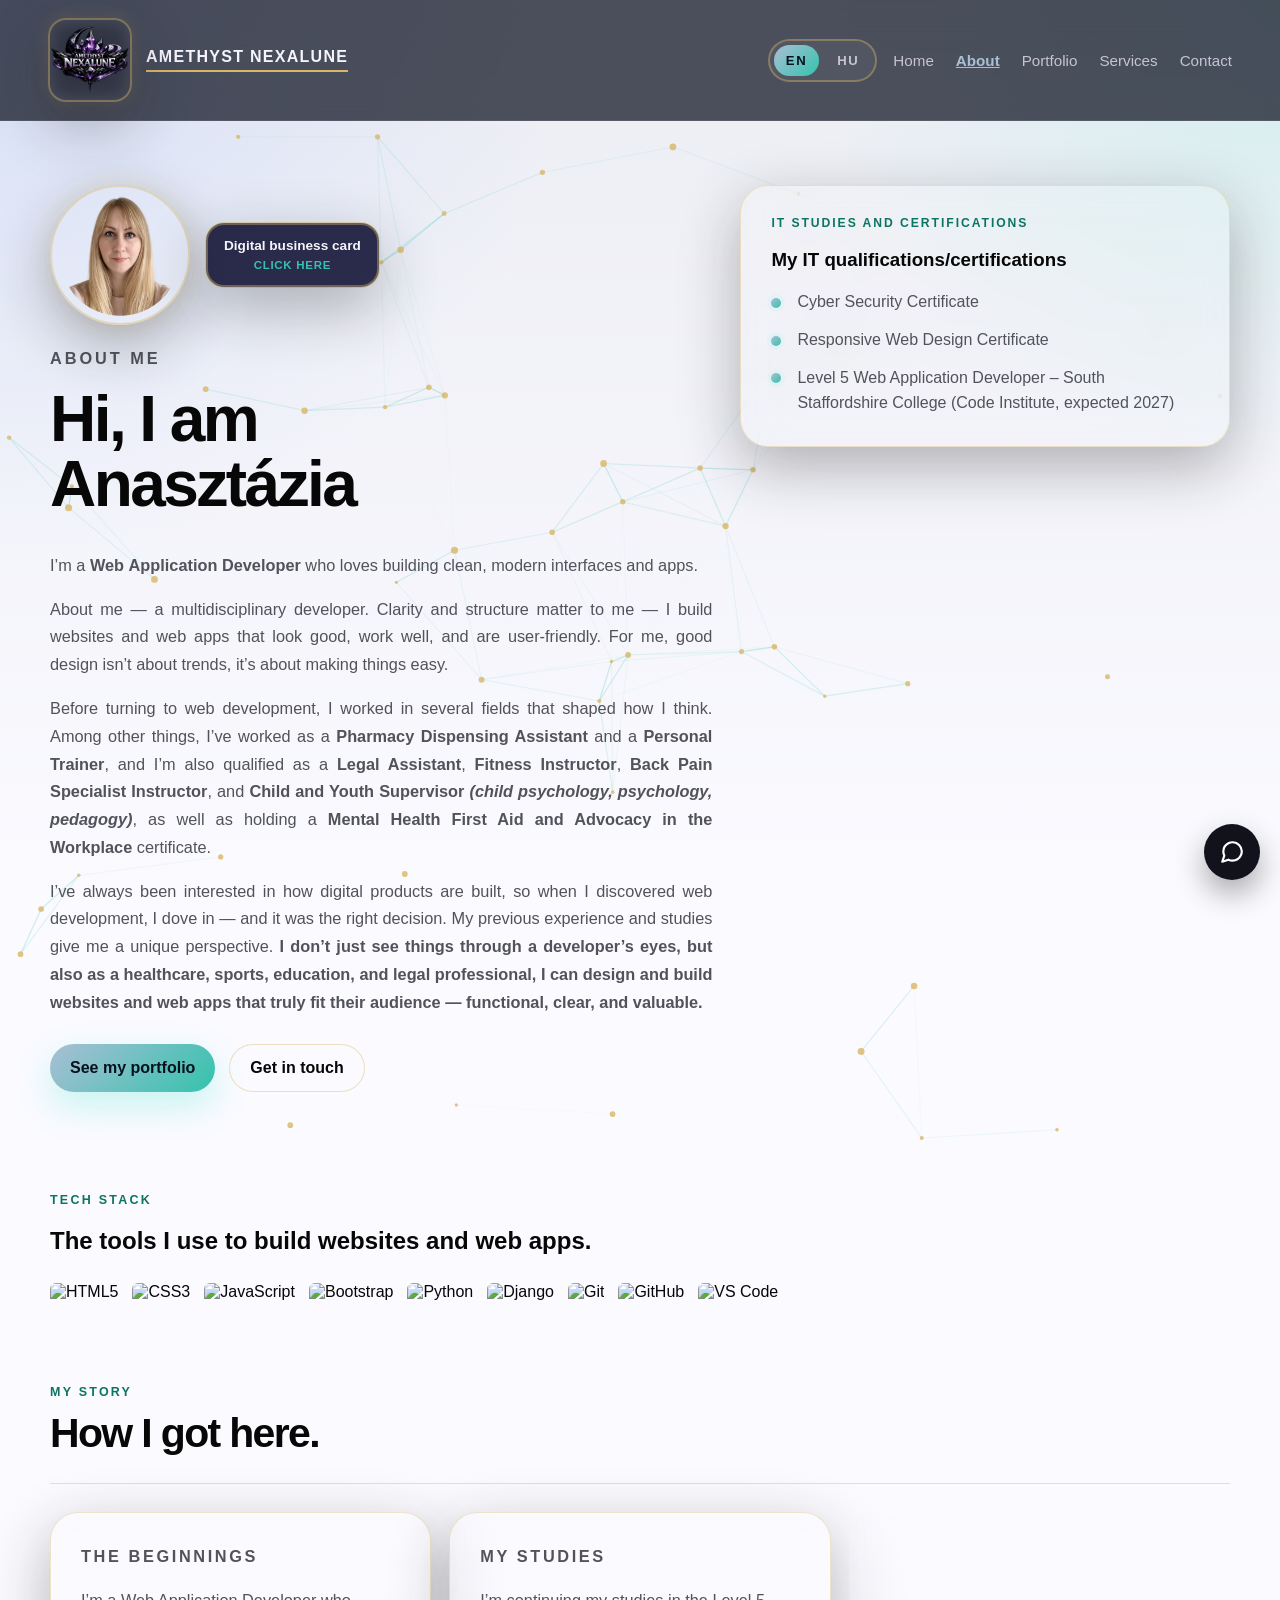
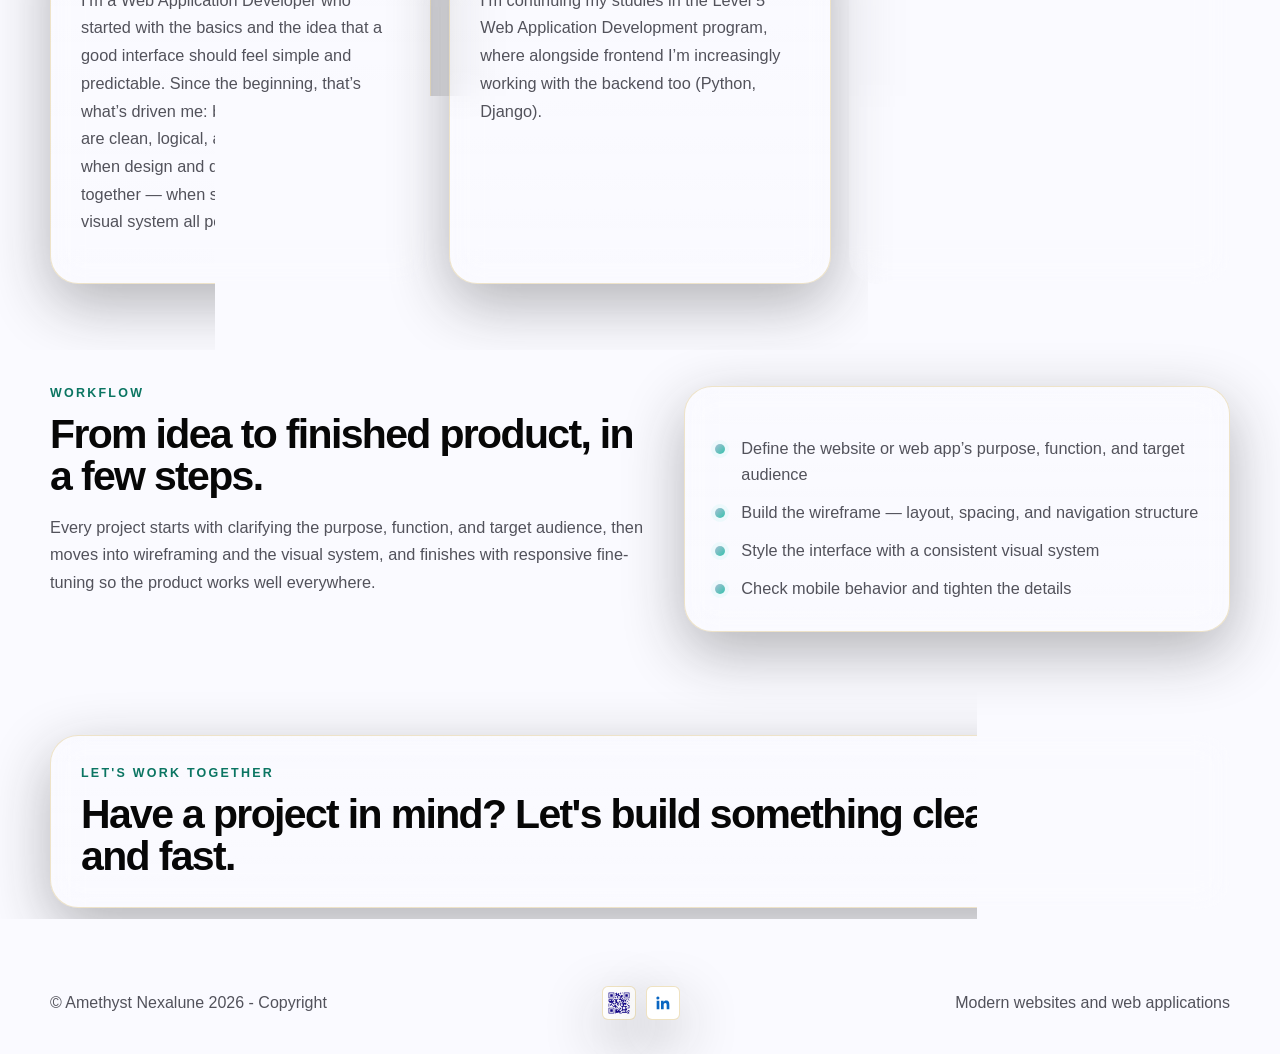
==== about.html @ 70b49580 "Add social media links to footer across multiple pages" ====
<!DOCTYPE html>
<html lang="en">
	<head>
		<!-- Google tag (gtag.js) -->
		<script async src="https://www.googletagmanager.com/gtag/js?id=G-DVMK6P504D"></script>
		<script>
			window.dataLayer = window.dataLayer || [];
			function gtag(){dataLayer.push(arguments);}
			gtag('js', new Date());

			gtag('config', 'G-DVMK6P504D');
		</script>
		<meta charset="utf-8">
		<meta name="viewport" content="width=device-width, initial-scale=1.0">
		<title data-i18n="about_title">Amethyst Nexalune | About / Rólam</title>
		<meta name="description" content="Meet Anasztázia, a Web Application Developer crafting clean, modern interfaces and apps, backed by a background in healthcare, sports, and law." data-i18n-content="about_description">
		<link rel="canonical" href="https://amethyst-nexalune.co.uk/about.html">
		<meta property="og:type" content="website">
		<meta property="og:site_name" content="Amethyst Nexalune">
		<meta property="og:url" content="https://amethyst-nexalune.co.uk/about.html">
		<meta property="og:title" content="Amethyst Nexalune | About / Rólam" data-i18n-content="about_title">
		<meta property="og:description" content="Meet Anasztázia, a Web Application Developer crafting clean, modern interfaces and apps, backed by a background in healthcare, sports, and law." data-i18n-content="about_description">
		<link rel="icon" type="image/svg+xml" href="assets/images/favicon.svg">
		<link rel="icon" type="image/png" sizes="16x16" href="assets/images/favicon-16.png">
		<link rel="icon" type="image/png" sizes="32x32" href="assets/images/favicon-32.png">
		<link rel="icon" type="image/png" sizes="192x192" href="assets/images/favicon-192.png">
		<link rel="apple-touch-icon" sizes="180x180" href="assets/images/apple-touch-icon.png">
		<link rel="stylesheet" href="assets/css/style.css">
	</head>
	<body>
		<header class="topbar">
			<a class="brand-lockup" href="index.html" aria-label="Amethyst Nexalune home" data-i18n-aria-label="logo_home_aria">
				<span class="logo">
					<img src="assets/images/logo3.png" alt="Amethyst Nexalune logo" data-i18n-alt="logo_home_aria">
				</span>
				<span class="brand" data-i18n="header_brand">Amethyst Nexalune</span>
			</a>
			<div class="topbar-actions">
				<div class="lang-switcher" role="group" aria-label="Language switcher" data-i18n-aria-label="language_switcher">
					<button type="button" class="lang-button" data-lang="en" data-i18n-title="language_en">EN</button>
					<button type="button" class="lang-button" data-lang="hu" data-i18n-title="language_hu">HU</button>
				</div>
				<nav class="desktop-nav" aria-label="Primary" data-i18n-aria-label="primary_nav">
					<a href="index.html" data-i18n="nav_home">Home</a>
					<a href="about.html" data-i18n="nav_about">About</a>
					<a href="portfolio.html" data-i18n="nav_portfolio">Portfolio</a>
					<a href="services.html" data-i18n="nav_services">Services</a>
					<a href="contact.html" data-i18n="nav_contact">Contact</a>
				</nav>
			</div>
			<button class="hamburger" id="hamburger" aria-expanded="false" aria-controls="menu" aria-label="Open menu" data-i18n-aria-label="menu_open_aria">
				<span class="line"></span>
				<span class="line"></span>
				<span class="line"></span>
			</button>
			<nav class="hamburger-content" id="menu" aria-hidden="true" aria-label="Mobile menu" data-i18n-aria-label="mobile_nav">
				<a href="index.html" data-i18n="nav_home">Home</a>
				<a href="about.html" data-i18n="nav_about">About</a>
				<a href="portfolio.html" data-i18n="nav_portfolio">Portfolio</a>
				<a href="services.html" data-i18n="nav_services">Services</a>
				<a href="contact.html" data-i18n="nav_contact">Contact</a>
			</nav>
		</header>

		<main>
			<section class="section hero-section">
				<canvas id="constellation-canvas" class="constellation-canvas" aria-hidden="true"></canvas>
				<div class="section-inner hero-grid">
					<div class="hero-copy">
						<div class="hero-identity reveal">
							<img class="profile-image" src="assets/images/profil.webp" alt="Anasztázia, a webfejlesztő" data-i18n-alt="about_hero_alt">
						<a class="digital-card" href="https://digital-card.amethyst-nexalune.co.uk" target="_blank" rel="noopener">
							<span data-i18n="about_digital_card">Digital business card</span>
							<span class="small-text" data-i18n="about_digital_card_click">Click here</span>
						</a>
						</div>
						<p class="eyebrow" data-i18n="about_eyebrow">About me</p>
						<h1 class="word-cascade" data-i18n="about_h1">Hi, I am Anasztázia</h1><br>
						<p class="lead" data-i18n="about_lead" data-i18n-html>I’m a <span class="bold word-cascade">Web Application Developer</span> who loves building clean, modern interfaces and apps.</p>
						<p data-i18n="about_p1">About me — a multidisciplinary developer. Clarity and structure matter to me — I build websites and web apps that look good, work well, and are user-friendly. For me, good design isn’t about trends, it’s about making things easy.</p>
						<p data-i18n="about_p2" data-i18n-html>Before turning to web development, I worked in several fields that shaped how I think. Among other things, I’ve worked as a <span class="bold">Pharmacy Dispensing Assistant</span> and a <span class="bold">Personal Trainer</span>, and I’m also qualified as a <span class="bold">Legal Assistant</span>, <span class="bold">Fitness Instructor</span>, <span class="bold">Back Pain Specialist Instructor</span>, and <span class="bold">Child and Youth Supervisor</span> <span class="emphasis-soft">(child psychology, psychology, pedagogy)</span>, as well as holding a <span class="bold">Mental Health First Aid and Advocacy in the Workplace</span> certificate.</p>
						<p data-i18n="about_p3" data-i18n-html>I’ve always been interested in how digital products are built, so when I discovered web development, I dove in — and it was the right decision. My previous experience and studies give me a unique perspective. <span class="bold">I don’t just see things through a developer’s eyes, but also as a healthcare, sports, education, and legal professional, I can design and build websites and web apps that truly fit their audience — functional, clear, and valuable.</span></p>

						<div class="hero-actions">
							<a class="button button-primary" href="portfolio.html" data-i18n="about_btn_portfolio">See my portfolio</a>
							<a class="button button-secondary" href="contact.html" data-i18n="about_btn_contact">Get in touch</a>
						</div>
					</div>

					<aside class="hero-panel">
						<p class="card-label" data-i18n="about_values_label">What I learned</p>
                        <h3 data-i18n="about_h2">My IT qualifications/certifications</h3>
						<ul class="feature-list">
							<li class="reveal slide-item" data-i18n="about_value1">Cyber Security Certificate</li>
							<li class="reveal slide-item" data-i18n="about_value2">Responsive Web Design Certificate</li>
							<li class="reveal slide-item" data-i18n="about_value3">Level 5 Web Application Developer – South Staffordshire College (Code Institute, expected 2027)</li>
						</ul>
					</aside>
				</div>
			</section>

			<section class="section tech-stack">
				<div class="section-inner">
					<p class="eyebrow" data-i18n="about_tech_eyebrow">Tech stack</p>
					<h2 data-i18n="about_tech_h2">The tools I use to build websites and web apps.</h2>
					<ul class="tech-list tech-list-badges">
						<li><img src="https://img.shields.io/badge/HTML5-E34F26?style=for-the-badge&amp;logo=html5&amp;logoColor=white" alt="HTML5"></li>
						<li><img src="https://img.shields.io/badge/CSS3-1572B6?style=for-the-badge&amp;logo=css3&amp;logoColor=white" alt="CSS3"></li>
						<li><img src="https://img.shields.io/badge/JavaScript-F7DF1E?style=for-the-badge&amp;logo=javascript&amp;logoColor=black" alt="JavaScript"></li>
						<li><img src="https://img.shields.io/badge/Bootstrap-7952B3?style=for-the-badge&amp;logo=bootstrap&amp;logoColor=white" alt="Bootstrap"></li>
						<li><img src="https://img.shields.io/badge/Python-3776AB?style=for-the-badge&amp;logo=python&amp;logoColor=white" alt="Python"></li>
						<li><img src="https://img.shields.io/badge/Django-092E20?style=for-the-badge&amp;logo=django&amp;logoColor=white" alt="Django"></li>
						<li><img src="https://img.shields.io/badge/Git-F05032?style=for-the-badge&amp;logo=git&amp;logoColor=white" alt="Git"></li>
						<li><img src="https://img.shields.io/badge/GitHub-181717?style=for-the-badge&amp;logo=github&amp;logoColor=white" alt="GitHub"></li>
						<li><img src="https://img.shields.io/badge/VS%20Code-007ACC?style=for-the-badge&amp;logo=visual-studio-code&amp;logoColor=white" alt="VS Code"></li>
					</ul>
				</div>
			</section>

			<section class="section">
				<div class="section-inner">
					<div class="section-heading reveal">
						<p class="eyebrow" data-i18n="about_story_eyebrow">My story</p>
						<h2 data-i18n="about_story_h2">How I got here.</h2><hr>
					</div>

					<div class="value-grid">
						<article class="card reveal">
							<p class="card-kicker" data-i18n="about_story1_kicker">The beginnings</p>
							<p data-i18n="about_story1_p">I’m a Web Application Developer who started with the basics and the idea that a good interface should feel simple and predictable. Since the beginning, that’s what’s driven me: building interfaces that are clean, logical, and easy to use. I love it when design and development work together — when structure, content, and visual system all point in the same direction.</p>
						</article>
						<article class="card reveal">
							<p class="card-kicker" data-i18n="about_story2_kicker">My studies</p>
							<p data-i18n="about_story2_p">I’m continuing my studies in the Level 5 Web Application Development program, where alongside frontend I’m increasingly working with the backend too (Python, Django).</p>
						</article>
						<article class="card reveal">
							<p class="card-kicker" data-i18n="about_story3_kicker">My goals</p>
							<p data-i18n="about_story3_p">Right now I’m working on real projects — websites, smaller web apps, and my own fishing logbook app, where I’m building image and video handling, data optimization, and responsive behavior. My goal is simple: to build modern, fast, and transparent digital interfaces that don’t chase trends, but actually help the user.</p>
						</article>
					</div>
				</div>
			</section>
	
			<section class="section">
				<div class="section-inner split-grid">
					<div>
						<p class="eyebrow" data-i18n="about_workflow_eyebrow">Workflow</p>
						<h2 data-i18n="about_workflow_h2">From idea to finished product, in a few steps.</h2>
						<p class="lead" data-i18n="about_workflow_lead">Every project starts with clarifying the purpose, function, and target audience, then moves into wireframing and the visual system, and finishes with responsive fine-tuning so the product works well everywhere.</p>
					</div>

					<div class="feature-panel">
						<ol class="checklist">
							<li data-i18n="about_step1">Define the website or web app’s purpose, function, and target audience</li>
							<li data-i18n="about_step2">Build the wireframe — layout, spacing, and navigation structure</li>
							<li data-i18n="about_step3">Style the interface with a consistent visual system</li>
							<li data-i18n="about_step4">Check mobile behavior and tighten the details</li>
						</ol>
					</div>
				</div>
			</section>

			<section class="section cta-section">
				<div class="section-inner cta-card">
					<div>
						<p class="eyebrow" data-i18n="about_cta_eyebrow">Let's work together</p>
						<h2 data-i18n="about_cta_h2">Have a project in mind? Let's build something clean and fast.</h2>
					</div>
					<a class="button button-primary" href="contact.html" data-i18n="about_cta_btn">Contact me</a>
				</div>
			</section>
		</main>

		<footer class="footer">
			<div class="footer-inner">
				<span data-i18n="footer_brand">© Amethyst Nexalune 2026 - Copyright</span>
				<div class="footer-social">
					<a class="qr-code-link" href="https://github.com/Anasztazia12" target="_blank" rel="noopener">
						<img class="qr-code" src="assets/images/qr-code.png" alt="QR code linking to Anasztázia’s GitHub profile" data-i18n-alt="about_qr_alt">
					</a>
					<a class="social-icon-link" href="https://www.linkedin.com/in/anasztazia-karalyos-kecskes-096679420/" target="_blank" rel="noopener" aria-label="LinkedIn profile" data-i18n-aria-label="linkedin_aria">
						<svg viewBox="0 0 24 24" fill="currentColor" aria-hidden="true"><path d="M20.45 20.45h-3.56v-5.57c0-1.33-.02-3.03-1.85-3.03-1.85 0-2.14 1.44-2.14 2.94v5.66H9.34V9h3.41v1.56h.05c.48-.9 1.64-1.85 3.38-1.85 3.6 0 4.27 2.37 4.27 5.46v6.28zM5.34 7.43a2.07 2.07 0 1 1 0-4.13 2.07 2.07 0 0 1 0 4.13zM7.12 20.45H3.56V9h3.56v11.45z"/></svg>
					</a>
				</div>
				<span data-i18n="footer_tagline">Modern websites and web applications</span>
			</div>
		</footer>

		<div class="chat-widget" id="chatWidget">
			<div class="contact-ai" id="chatPanel">
				<div class="contact-ai-header">
					<span class="dot dot-green"></span>
					<span class="dot dot-yellow"></span>
					<span class="dot dot-red"></span>
					<span class="contact-ai-title" data-i18n="chat_title">Contact us · AI assistant</span>
					<button type="button" class="contact-ai-close" id="chatClose" aria-label="Close chat" data-i18n-aria-label="chat_close_aria">&times;</button>
				</div>

				<div class="contact-ai-body" id="chatBody">
					<div class="msg msg-ai">
						<p data-i18n="chat_greeting">Hi, I’m your AI assistant. How can I help you today?</p>
					</div>
				</div>

				<form class="contact-ai-input" id="chatForm">
					<input type="text" id="chatMessage" data-i18n-placeholder="chat_input_placeholder" placeholder="Type your message…" autocomplete="off" required>
					<button type="submit" data-i18n="chat_send_btn">Send</button>
				</form>
			</div>

			<button type="button" class="chat-fab" id="chatFabToggle" aria-label="Open chat" data-i18n-aria-label="chat_open_aria" aria-expanded="false">
				<svg viewBox="0 0 24 24" fill="none" stroke="currentColor" stroke-width="2" stroke-linecap="round" stroke-linejoin="round" aria-hidden="true">
					<path d="M21 11.5a8.38 8.38 0 0 1-.9 3.8 8.5 8.5 0 0 1-7.6 4.7 8.38 8.38 0 0 1-3.8-.9L3 21l1.9-5.7a8.38 8.38 0 0 1-.9-3.8 8.5 8.5 0 0 1 4.7-7.6 8.38 8.38 0 0 1 3.8-.9h.5a8.48 8.48 0 0 1 8 8v.5z"></path>
				</svg>
			</button>
		</div>

		<script src="assets/js/app.js" defer></script>
	</body>
</html>
---- assets/css/style.css ----
/* ==========================================================================
   Root variables — color palette & spacing tokens used across every page
   ========================================================================== */
 :root {
    color-scheme: light;
    --bg-0: #ecedf3;
    --bg-1: #fafaff;
    --surface: rgba(1, 4, 31, 0.945);
    --surface-2: rgba(13, 8, 26, 0.171);
    --border: rgba(216, 183, 101, 0.35);
    --text: #070707;
    --muted: #52525b;
    --accent: #a9bfd4;
    --accent-strong: #34c2ad;
    --accent-deep: #0b7562;
    --text-on-dark: #f5f3fb;
    --muted-on-dark: #c7c2d6;
    --gold: #d8b765;
    --gold-soft: rgba(216, 183, 101, 0.4);
    --shadow: 0 20px 60px rgba(31, 30, 30, 0.32);
    --radius-lg: 28px;
    --radius-md: 18px;
}

/* ==========================================================================
   Scroll-reveal motion — fade/slide-in on entering the viewport
   ========================================================================== */
.reveal {
    opacity: 0;
    transform: translateY(28px);
    transition: opacity 0.7s cubic-bezier(0.22, 1, 0.36, 1), transform 0.7s cubic-bezier(0.22, 1, 0.36, 1);
    transition-delay: calc(var(--reveal-index, 0) * 160ms);
}

.reveal.is-visible {
    opacity: 1;
    transform: translateY(0);
}

/* Word-by-word cascade entrance (hero headline) — each .word-anim span is
   created by app.js's setupWordCascade() and flies in from its own direction. */
.word-cascade .word-anim {
    display: inline-block;
    opacity: 0;
    transform: translate3d(var(--word-x, 0), var(--word-y, 0), 0) scale(var(--word-scale, 1));
    transition: opacity 0.9s cubic-bezier(0.16, 1, 0.3, 1), transform 0.9s cubic-bezier(0.16, 1, 0.3, 1);
    transition-delay: calc(var(--word-index, 0) * 220ms);
}

/* The closing words of the sentence land slower and heavier, as a final beat. */
.word-cascade .word-anim.word-anim-final {
    transition-duration: 1.4s, 1.4s;
}

.word-cascade.is-visible .word-anim {
    opacity: 1;
    transform: translate3d(0, 0, 0) scale(1);
}

@media (prefers-reduced-motion: reduce) {
    .reveal {
        opacity: 1;
        transform: none;
        transition: none;
    }

    .price-card,
    .price-card:hover,
    .price-card.featured:hover {
        transform: none;
        transition: none;
    }

    .word-cascade .word-anim {
        opacity: 1;
        transform: none;
        transition: none;
    }
}

/* ==========================================================================
   Base reset & body background
   ========================================================================== */
* {
    box-sizing: border-box;
}

html {
    scroll-behavior: smooth;
    overflow-x: hidden;
}

body {
    margin: 0;
    font-family: "Segoe UI", Arial, sans-serif;
    color: var(--text);
    background-color: var(--bg-1);
    background-image:
        radial-gradient(circle at top left, rgba(130, 170, 255, 0.22), transparent 36%),
        radial-gradient(circle at top right, rgba(94, 234, 212, 0.18), transparent 30%),
        linear-gradient(180deg, var(--bg-0), var(--bg-1));
    background-repeat: no-repeat;
    background-attachment: fixed;
    background-size: 100vw 100vh;
    min-height: 100vh;
    overflow-x: hidden;
}

body::before {
    content: "";
    position: fixed;
    inset: 0;
    pointer-events: none;
    background-image: linear-gradient(rgba(255, 255, 255, 0.03) 1px, transparent 1px), linear-gradient(90deg, rgba(255, 255, 255, 0.03) 1px, transparent 1px);
    background-size: 42px 42px;
    mask-image: linear-gradient(180deg, rgba(0, 0, 0, 0.55), transparent 90%);
}

a {
    color: inherit;
    text-decoration: none;
}

img {
    display: block;
    max-width: 100%;
}

/* ==========================================================================
   Header / navigation (logo, nav links, language switcher, hamburger menu)
   ========================================================================== */
.logo {
    width: 84px;
    height: 84px;
    padding: 4px;
    border-radius: 18px;
    background: rgba(255, 255, 255, 0.08);
    border: 2px solid var(--gold-soft);
    backdrop-filter: blur(12px);
    box-shadow: var(--shadow), 0 0 18px rgba(216, 183, 101, 0.16);
    flex: 0 0 auto;
    overflow: hidden;
}

.logo img {
    width: 100%;
    height: 100%;
    object-fit: contain;
    transform: scale(1.3);
}

.topbar {
    position: sticky;
    top: 0;
    z-index: 30;
    display: flex;
    align-items: center;
    gap: 18px;
    padding: 18px clamp(18px, 4vw, 48px);
    background: rgba(14, 18, 34, 0.726);
    border-bottom: 1px solid rgba(255, 255, 255, 0.08);
    backdrop-filter: blur(18px);
    color: var(--text-on-dark);
}

.brand-lockup {
    display: inline-flex;
    align-items: center;
    gap: 14px;
    min-width: 0;
}

.brand {
    font-size: 1rem;
    font-weight: 700;
    letter-spacing: 0.08em;
    text-transform: uppercase;
    white-space: nowrap;
    min-width: 0;
    overflow: hidden;
    text-overflow: ellipsis;
    padding-bottom: 4px;
    border-bottom: 2px solid var(--gold);
}

.topbar-actions {
    margin-left: auto;
    display: flex;
    align-items: center;
    gap: 16px;
}

.desktop-nav {
    display: flex;
    align-items: center;
    gap: 22px;
}

.desktop-nav a {
    color: var(--muted-on-dark);
    font-size: 0.95rem;
    transition: color 0.2s ease;
}

.desktop-nav a:hover {
    color: var(--text-on-dark);
    text-decoration: underline;
    font-weight: bold;
}

.desktop-nav a.active {
    color: var(--accent);
    font-weight: 700;
    text-decoration: underline;
    text-decoration-color: var(--gold);
}

.lang-switcher {
    display: inline-flex;
    align-items: center;
    gap: 6px;
    padding: 4px;
    border-radius: 999px;
    border: 2px solid var(--gold-soft);
    background: rgba(255, 255, 255, 0.04);
}

.lang-button {
    border: 0;
    background: transparent;
    color: var(--muted-on-dark);
    font: inherit;
    font-size: 0.82rem;
    font-weight: 700;
    letter-spacing: 0.12em;
    padding: 8px 12px;
    border-radius: 999px;
    cursor: pointer;
}

.lang-button.active {
    color: #07111e;
    background: linear-gradient(135deg, var(--accent), var(--accent-strong));
}

.lang-button:focus-visible {
    outline: 2px solid rgba(94, 234, 212, 0.7);
    outline-offset: 2px;
}

.hamburger {
    display: none;
    border: 1px solid rgba(255, 255, 255, 0.14);
    background: rgba(255, 255, 255, 0.05);
    backdrop-filter: blur(10px);
    border-radius: 14px;
    padding: 12px;
    cursor: pointer;
    flex-direction: column;
    gap: 5px;
}

.hamburger:focus-visible {
    outline: 2px solid rgba(94, 234, 212, 0.7);
    outline-offset: 2px;
}

.line {
    width: 24px;
    height: 2px;
    border-radius: 999px;
    background: var(--text-on-dark);
    transition: transform 0.25s ease, opacity 0.2s ease;
}

.hamburger.open .line:nth-child(1) {
    transform: translateY(7px) rotate(45deg);
}

.hamburger.open .line:nth-child(2) {
    opacity: 0;
}

.hamburger.open .line:nth-child(3) {
    transform: translateY(-7px) rotate(-45deg);
}

.hamburger-content {
    position: absolute;
    top: 100%;
    margin-top: 10px;
    right: 18px;
    width: min(280px, calc(100vw - 36px));
    display: grid;
    gap: 4px;
    padding: 10px;
    border-radius: 22px;
    background: rgba(8, 12, 24, 0.94);
    border: 1px solid rgba(255, 255, 255, 0.10);
    box-shadow: var(--shadow);
    visibility: hidden;
    opacity: 0;
    transform: translateY(-10px) scale(0.98);
    transform-origin: top right;
    transition: opacity 0.18s ease, transform 0.18s ease, visibility 0.18s;
    z-index: 29;
}

.hamburger-content.open {
    visibility: visible;
    opacity: 1;
    transform: translateY(0) scale(1);
}

.hamburger-content a {
    padding: 14px 16px;
    border-radius: 14px;
    color: var(--text-on-dark);
    background: transparent;
}

.hamburger-content a:hover {
    background: rgba(255, 255, 255, 0.06);
}

.hamburger-content a.active {
    color: var(--accent);
    font-weight: 700;
    background: rgba(130, 170, 255, 0.12);
}

/* ==========================================================================
   Section layout & hero (page sections, hero grid, typography)
   ========================================================================== */
.section {
    padding: clamp(24px, 4vw, 56px) clamp(18px, 4vw, 48px);
}

.section.hero-section {
    padding-top: clamp(34px, 5vw, 68px);
    position: relative;
}

.constellation-canvas {
    position: absolute;
    inset: 0;
    width: 100%;
    height: 100%;
    pointer-events: none;
    z-index: 0;
}

.hero-section .section-inner {
    position: relative;
    z-index: 1;
}

@media (prefers-reduced-motion: reduce) {
    .constellation-canvas {
        display: none;
    }
}

.section.cta-section-compact {
    padding-top: clamp(10px, 1.5vw, 20px);
    padding-bottom: clamp(10px, 1.5vw, 20px);
}

.section.tech-stack {
    padding-top: clamp(10px, 1.5vw, 20px);
    padding-bottom: clamp(10px, 1.5vw, 20px);
}

.cta-subhead {
    display: block;
    margin-top: 6px;
    font-size: 0.55em;
    font-weight: 500;
    color: var(--muted);
    letter-spacing: normal;
}

.section-inner {
    max-width: 1180px;
    margin: 0 auto;
}

.hero-grid,
.split-grid,
.contact-grid {
    display: grid;
    gap: 28px;
}

.hero-grid {
    grid-template-columns: minmax(0, 1.15fr) minmax(280px, 0.85fr);
    align-items: start;
}

.eyebrow {
    margin: 0 0 14px;
    color: var(--accent-deep);
    text-transform: uppercase;
    letter-spacing: 0.18em;
    font-size: 0.78rem;
    font-weight: 700;
}

.highlight {
    color: var(--accent-strong);
    font-weight: 800;
}

.hero-copy h1,
.section-heading h2,
.hero-panel h2,
.cta-card h2,
.split-grid h2 {
    margin: 0;
    line-height: 1.02;
    letter-spacing: -0.04em;
}

.hero-copy h1 {
    font-size: clamp(2.2rem, 5vw, 4.6rem);
    max-width: 13ch;
}

.section-heading h2,
.hero-panel h2,
.cta-card h2,
.split-grid h2 {
    font-size: clamp(1.8rem, 3.2vw, 3.1rem);
}

.lead,
.hero-copy p,
.card p,
.feature-panel,
.contact-note {
    color: var(--muted);
    line-height: 1.7;
    font-size: 1.02rem;
}

.hero-copy p:not(.lead) {
    text-align: justify;
    text-justify: inter-word;
}

.hero-actions {
    display: flex;
    flex-wrap: wrap;
    gap: 14px;
    margin: 28px 0 30px;
}

hr {
    border: 0;
    border-top: 1px solid var(--gold-soft);
    margin: 28px 0;
}

/* ==========================================================================
   About page hero identity — profile photo, QR code, digital business card.
   Grouped together since all three sit side by side in the same row.
   ========================================================================== */
.hero-identity {
    display: flex;
    align-items: center;
    gap: 16px;
    margin-bottom: 20px;
}

.profile-image {
    width: 140px;
    height: 140px;
    object-fit: cover;
    border-radius: 50%;
    border: 2px solid var(--gold-soft);
    box-shadow: var(--shadow), 0 0 24px rgba(216, 183, 101, 0.2);
    margin-bottom: 0;
    flex-shrink: 0;
}

.bold {
    font-weight: 800;
}

.emphasis-soft {
    font-style: italic;
    font-weight: 600;
}

.qr-code-link {
    display: inline-block;
    flex-shrink: 0;
    transition: transform 0.2s ease;
}

.qr-code-link:hover,
.qr-code-link:focus-visible {
    transform: scale(1.05);
}

.qr-code {
    width: 34px;
    height: 34px;
    padding: 3px;
    background: #fff;
    border-radius: 6px;
    border: 1px solid var(--gold-soft);
    box-shadow: var(--shadow);
}

.footer-social {
    display: flex;
    align-items: center;
    gap: 10px;
}

.social-icon-link {
    display: inline-flex;
    align-items: center;
    justify-content: center;
    width: 34px;
    height: 34px;
    border-radius: 6px;
    background: #fff;
    border: 1px solid var(--gold-soft);
    box-shadow: var(--shadow);
    color: #0a66c2;
    flex-shrink: 0;
    transition: transform 0.2s ease;
}

.social-icon-link:hover,
.social-icon-link:focus-visible {
    transform: scale(1.05);
}

.social-icon-link svg {
    width: 18px;
    height: 18px;
}

.digital-card {
    display: inline-flex;
    flex-direction: column;
    align-items: center;
    justify-content: center;
    text-align: center;
    flex-shrink: 0;
    padding: 12px 16px;
    border-radius: 18px;
    background: rgba(8, 8, 43, 0.849);
    border: 2px solid var(--gold-soft);
    box-shadow: var(--shadow), 0 0 0 1px var(--gold-soft);
    color: var(--text-on-dark);
    font-weight: 700;
    font-size: 0.85rem;
    line-height: 1.3;
    transition: transform 0.2s ease, background 0.2s ease, border-color 0.2s ease, box-shadow 0.2s ease;
}

.digital-card:hover,
.digital-card:focus-visible {
    background: rgba(5, 5, 26, 0.949);
    border-color: var(--gold);
    box-shadow: var(--shadow), 0 0 0 1px var(--gold), 0 10px 24px rgba(216, 183, 101, 0.2);
    transform: translateY(-1px);
}

.digital-card .small-text {
    margin-top: 3px;
    color: var(--accent-strong);
    font-weight: 600;
    font-size: 0.72rem;
    text-transform: uppercase;
    letter-spacing: 0.06em;
}

/* ==========================================================================
   Buttons
   ========================================================================== */
.button {
    display: inline-flex;
    align-items: center;
    justify-content: center;
    padding: 14px 20px;
    border-radius: 999px;
    font-weight: 700;
    transition: transform 0.2s ease, background 0.2s ease, border-color 0.2s ease;
}

.button:hover {
    transform: translateY(-1px);
}

.button-primary {
    background: linear-gradient(135deg, var(--accent), var(--accent-strong));
    color: #07111e;
    box-shadow: 0 14px 34px rgba(94, 234, 212, 0.32);
}

.button-secondary {
    border: 1px solid var(--gold-soft);
    background: rgba(255, 255, 255, 0.12);
    color: var(--text);
}

.button-secondary:hover {
    border-color: var(--gold);
    background: rgba(255, 255, 255, 0.22);
    box-shadow: 0 0 0 1px var(--gold-soft), 0 10px 24px rgba(216, 183, 101, 0.2);
}

/* ==========================================================================
   Cards & grids (stat cards, feature cards, value grid)
   ========================================================================== */
.stats-grid,
.card-grid,
.value-grid {
    display: grid;
    gap: 18px;
}

.project-grid {
    display: grid;
    grid-template-columns: repeat(auto-fit, minmax(300px, 1fr));
    gap: 18px;
}

.project-group-heading {
    grid-column: 1 / -1;
    margin: 12px 0 -4px;
    padding-top: 28px;
    border-top: 1px solid var(--border);
    color: var(--text);
    font-size: 1.4rem;
    letter-spacing: -0.02em;
}

.sr-only {
    position: absolute;
    width: 1px;
    height: 1px;
    padding: 0;
    margin: -1px;
    overflow: hidden;
    clip: rect(0, 0, 0, 0);
    white-space: nowrap;
    border: 0;
}

.stats-grid {
    grid-template-columns: repeat(auto-fit, minmax(180px, 1fr));
}

.stat-card,
.hero-panel,
.card,
.feature-panel,
.cta-card,
.contact-card,
.contact-form,
.price-card {
    background: linear-gradient(180deg, rgba(255, 255, 255, 0.08), rgba(255, 255, 255, 0.04));
    border: 1px solid var(--border);
    border-radius: var(--radius-lg);
    box-shadow: var(--shadow);
    backdrop-filter: blur(16px);
}

.stat-card {
    padding: 18px;
    min-height: 138px;
}

.stat-card strong {
    display: block;
    font-size: 1.3rem;
    margin-bottom: 10px;
}

.stat-card span {
    display: block;
    color: var(--text);
    font-weight: 700;
    line-height: 1.4;
}

.stat-card p {
    margin: 8px 0 0;
    color: var(--muted);
    font-size: 0.92rem;
    line-height: 1.5;
}

.hero-panel,
.card,
.feature-panel,
.cta-card,
.contact-card,
.contact-form,
.price-card {
    padding: clamp(20px, 3vw, 30px);
}

.feature-list,
.checklist,
.project-meta,
.contact-links {
    list-style: none;
    padding: 0;
    margin: 0;
}

.feature-list,
.checklist {
    display: grid;
    gap: 12px;
    margin-top: 18px;
}

.feature-list li,
.checklist li {
    position: relative;
    padding-left: 26px;
    color: var(--muted);
    line-height: 1.6;
}

/* Alternating right/left slide-in, staggered a couple seconds apart. */
.slide-item.reveal {
    transition: opacity 1s cubic-bezier(0.16, 1, 0.3, 1), transform 1s cubic-bezier(0.16, 1, 0.3, 1);
    transition-delay: calc(var(--reveal-index, 0) * 900ms);
}

.slide-item.reveal:not(.is-visible) {
    transform: translateX(80px);
}

.slide-item.reveal:nth-child(even):not(.is-visible) {
    transform: translateX(-80px);
}

@media (prefers-reduced-motion: reduce) {
    .slide-item.reveal {
        transform: none;
        transition: none;
    }
}

/* 4-direction cascade for feature-list items: right, left, top, bottom,
   repeating — each item floats in a couple seconds after the previous one. */
.cascade-directions li.reveal {
    transition: opacity 1s cubic-bezier(0.16, 1, 0.3, 1), transform 1s cubic-bezier(0.16, 1, 0.3, 1);
    transition-delay: calc(var(--reveal-index, 0) * 700ms);
}

.cascade-directions li.reveal:not(.is-visible) {
    transform: translateX(80px);
}

.cascade-directions li.reveal:nth-child(4n+2):not(.is-visible) {
    transform: translateX(-80px);
}

.cascade-directions li.reveal:nth-child(4n+3):not(.is-visible) {
    transform: translateY(-70px);
}

.cascade-directions li.reveal:nth-child(4n+4):not(.is-visible) {
    transform: translateY(70px);
}

@media (prefers-reduced-motion: reduce) {
    .cascade-directions li.reveal {
        transform: none;
        transition: none;
    }
}

.feature-list li::before,
.checklist li::before {
    content: "";
    position: absolute;
    left: 0;
    top: 0.55em;
    width: 10px;
    height: 10px;
    border-radius: 999px;
    background: linear-gradient(135deg, var(--accent), var(--accent-strong));
    box-shadow: 0 0 0 4px rgba(94, 234, 212, 0.08);
}

.card-grid,
.value-grid {
    grid-template-columns: repeat(auto-fit, minmax(240px, 1fr));
}

.card h3,
.project-card h3,
.contact-card h3 {
    margin: 0 0 12px;
    font-size: clamp(1.2rem, 1.6vw, 1.45rem);
    line-height: 1.2;
}

.card-kicker,
.project-status,
.card-label {
    color: var(--accent-deep);
    text-transform: uppercase;
    letter-spacing: 0.16em;
    font-size: 0.76rem;
    font-weight: 700;
    margin: 0 0 12px;
}

.card-grid .card {
    display: flex;
    flex-direction: column;
}

/* Slower, more dramatic stagger than the generic .reveal, so the three
   "what I build" cards visibly load in one after another. */
.card.reveal {
    transition: opacity 1.1s cubic-bezier(0.16, 1, 0.3, 1), transform 1.1s cubic-bezier(0.16, 1, 0.3, 1);
    transition-delay: calc(var(--reveal-index, 0) * 700ms);
}

.card.reveal:not(.is-visible) {
    transform: translateY(52px);
}

.card-grid .card .button {
    align-self: flex-start;
    margin-top: auto;
}

.split-grid {
    grid-template-columns: minmax(0, 1fr) minmax(320px, 0.9fr);
    align-items: start;
}

.cta-card {
    display: flex;
    align-items: center;
    justify-content: space-between;
    gap: 20px;
}

/* ==========================================================================
   Pricing (services page pricing grid & cards)
   ========================================================================== */
.pricing-grid {
    display: grid;
    grid-template-columns: repeat(auto-fit, minmax(260px, 1fr));
    gap: 18px;
    margin-top: 20px;
}

.price-card {
    display: flex;
    flex-direction: column;
    gap: 14px;
    position: relative;
    transition: transform 0.25s ease, box-shadow 0.25s ease, border-color 0.25s ease;
}

/* Compound selector wins over the plain .price-card / .reveal rules above,
   so the staggered fade-in and the hover-lift transition don't stomp on each other. */
.price-card.reveal {
    transition-property: opacity, transform, box-shadow, border-color;
    transition-duration: 1.1s, 1.1s, 0.25s, 0.25s;
    transition-timing-function: cubic-bezier(0.16, 1, 0.3, 1), cubic-bezier(0.16, 1, 0.3, 1), ease, ease;
    transition-delay: calc(var(--reveal-index, 0) * 700ms), calc(var(--reveal-index, 0) * 700ms), 0s, 0s;
}

/* A bigger starting offset than the generic .reveal, for a more dramatic entrance. */
.price-card.reveal:not(.is-visible) {
    transform: translateY(52px);
}

/* Applied by app.js once the entrance transition finishes, so later hover
   interactions get the fast, delay-free transition instead of the stagger. */
.price-card.reveal.reveal-done {
    transition-property: transform, box-shadow, border-color;
    transition-duration: 0.25s, 0.25s, 0.25s;
    transition-timing-function: ease, ease, ease;
    transition-delay: 0s, 0s, 0s;
}

.price-card:hover {
    transform: translateY(-8px);
    border-color: var(--gold-soft);
    box-shadow: var(--shadow), 0 22px 44px rgba(216, 183, 101, 0.16);
}

.price-card.featured {
    border-color: var(--gold);
    box-shadow: var(--shadow), 0 0 0 1px var(--gold-soft), 0 18px 40px rgba(216, 183, 101, 0.18);
}

.price-card.featured:hover {
    transform: translateY(-8px);
    box-shadow: var(--shadow), 0 0 0 1px var(--gold), 0 24px 48px rgba(216, 183, 101, 0.28);
}

.price-card-tag {
    position: absolute;
    top: -14px;
    right: 22px;
    background: linear-gradient(135deg, var(--gold), var(--gold-soft));
    color: #1c1408;
    font-size: 0.72rem;
    font-weight: 700;
    text-transform: uppercase;
    letter-spacing: 0.08em;
    padding: 6px 12px;
    border-radius: 999px;
    box-shadow: 0 8px 18px rgba(216, 183, 101, 0.35);
}

.price-card h3 {
    margin: 0;
    font-size: clamp(1.25rem, 1.8vw, 1.5rem);
    line-height: 1.2;
}

.price-scope {
    color: var(--accent-deep);
    font-weight: 700;
    font-size: 0.92rem;
    margin: 0;
}

.price-tag {
    margin: 6px 0 0;
    color: var(--text);
    font-weight: 800;
    font-size: 1.6rem;
}

.price-tag-old {
    margin-right: 8px;
    color: var(--muted);
    font-weight: 600;
    font-size: 1.1rem;
    text-decoration: line-through;
}

.price-card-tag-sale {
    background: linear-gradient(135deg, #e2704a, #c94f3d);
    box-shadow: 0 8px 18px rgba(201, 79, 61, 0.35);
}

.price-tag-from {
    margin-right: 6px;
    color: var(--muted);
    font-weight: 600;
    font-size: 0.78rem;
    text-transform: uppercase;
    letter-spacing: 0.08em;
}

.price-currency-note {
    margin: 10px 0 0;
    color: var(--muted);
    font-size: 0.88rem;
    line-height: 1.6;
}

.price-list {
    list-style: none;
    padding: 0;
    margin: 0;
    display: grid;
    gap: 10px;
    flex: 1;
}

.price-list li {
    position: relative;
    padding-left: 22px;
    color: var(--muted);
    line-height: 1.5;
    font-size: 0.92rem;
}

.price-list li::before {
    content: "";
    position: absolute;
    left: 0;
    top: 0.5em;
    width: 8px;
    height: 8px;
    border-radius: 999px;
    background: linear-gradient(135deg, var(--accent), var(--accent-strong));
}

.price-card .button {
    margin-top: auto;
    width: 100%;
    justify-content: center;
}

/* ==========================================================================
   Project cards & image carousels (portfolio page)
   ========================================================================== */
.project-card {
    padding: 18px;
    border-radius: var(--radius-lg);
    background: linear-gradient(180deg, rgba(255, 255, 255, 0.08), rgba(255, 255, 255, 0.04));
    border: 1px solid var(--border);
    box-shadow: var(--shadow);
    overflow: hidden;
    display: grid;
    grid-template-rows: auto 1fr;
    align-content: start;
    gap: 16px;
}

/* Chaos entrance: every card flies in from its own random direction at
   roughly the same moment, then settles into its grid position at once. */
.chaos-card.reveal {
    transition: opacity 1.1s cubic-bezier(0.16, 1, 0.3, 1), transform 1.1s cubic-bezier(0.16, 1, 0.3, 1);
    transition-delay: var(--chaos-delay, 0s);
}

.chaos-card.reveal:not(.is-visible) {
    transform: translate3d(var(--chaos-x, 0), var(--chaos-y, 0), 0) rotate(var(--chaos-rot, 0deg));
}

.chaos-card.reveal.is-visible {
    transform: translate3d(0, 0, 0) rotate(0deg);
}

@media (prefers-reduced-motion: reduce) {
    .chaos-card.reveal {
        transform: none;
        transition: none;
    }
}

.project-card-media {
    border-radius: 22px;
    overflow: hidden;
    aspect-ratio: 16 / 10;
    background: rgba(255, 255, 255, 0.05);
    border: 1px solid rgba(255, 255, 255, 0.08);
}

.project-card-media img {
    width: 100%;
    height: 100%;
    object-fit: cover;
}

.project-card-media.carousel {
    position: relative;
}

.carousel-slide {
    display: none;
}

.carousel-slide.active {
    display: block;
}

.carousel-arrow {
    position: absolute;
    top: 50%;
    transform: translateY(-50%);
    width: 34px;
    height: 34px;
    display: flex;
    align-items: center;
    justify-content: center;
    border: 1px solid rgba(255, 255, 255, 0.16);
    border-radius: 999px;
    background: rgba(8, 12, 24, 0.55);
    color: var(--text-on-dark);
    font-size: 0.85rem;
    line-height: 1;
    cursor: pointer;
    backdrop-filter: blur(6px);
    transition: background 0.2s ease;
}

.carousel-arrow:hover {
    background: rgba(8, 12, 24, 0.82);
}

.carousel-prev {
    left: 10px;
}

.carousel-next {
    right: 10px;
}

.carousel-dots {
    position: absolute;
    bottom: 10px;
    left: 50%;
    transform: translateX(-50%);
    display: flex;
    align-items: center;
    gap: 6px;
}

.carousel-dot {
    width: 7px;
    height: 7px;
    padding: 0;
    border: 0;
    border-radius: 999px;
    background: rgba(255, 255, 255, 0.45);
    cursor: pointer;
    transition: width 0.2s ease, background 0.2s ease;
}

.carousel-dot.active {
    width: 18px;
    background: var(--accent-strong);
}

.carousel-slide {
    cursor: zoom-in;
}

.lightbox {
    position: fixed;
    inset: 0;
    z-index: 1000;
    display: none;
    align-items: center;
    justify-content: center;
    padding: 32px;
    background: rgba(4, 6, 12, 0.88);
    cursor: zoom-out;
}

.lightbox.active {
    display: flex;
}

.lightbox img {
    max-width: 100%;
    max-height: 100%;
    border-radius: 8px;
    box-shadow: 0 20px 60px rgba(0, 0, 0, 0.5);
    cursor: default;
}

.lightbox-close,
.lightbox-nav {
    position: absolute;
    display: flex;
    align-items: center;
    justify-content: center;
    border: 1px solid rgba(255, 255, 255, 0.16);
    border-radius: 999px;
    background: rgba(8, 12, 24, 0.6);
    color: #f5f3fb;
    line-height: 1;
    cursor: pointer;
    backdrop-filter: blur(6px);
    transition: background 0.2s ease;
}

.lightbox-close:hover,
.lightbox-nav:hover {
    background: rgba(8, 12, 24, 0.88);
}

.lightbox-close {
    top: 20px;
    right: 20px;
    width: 44px;
    height: 44px;
    font-size: 1.5rem;
}

.lightbox-nav {
    top: 50%;
    transform: translateY(-50%);
    width: 52px;
    height: 52px;
    font-size: 1.3rem;
}

.lightbox-prev {
    left: 20px;
}

.lightbox-next {
    right: 20px;
}

body.lightbox-open {
    overflow: hidden;
}

.project-card-body {
    display: grid;
    align-content: start;
    gap: 12px;
}

.project-points {
    list-style: none;
    padding: 0;
    margin: 0;
    display: grid;
    gap: 10px;
}

.project-points li {
    position: relative;
    padding-left: 22px;
    color: var(--muted);
    line-height: 1.5;
}

.project-points li::before {
    content: "";
    position: absolute;
    left: 0;
    top: 0.55em;
    width: 8px;
    height: 8px;
    border-radius: 999px;
    background: linear-gradient(135deg, var(--accent), var(--accent-strong));
}

.chip-row {
    display: flex;
    flex-wrap: wrap;
    gap: 10px;
    margin-top: 18px;
}

.chip {
    padding: 8px 12px;
    border-radius: 999px;
    background: rgba(255, 255, 255, 0.06);
    color: var(--muted);
    font-size: 0.85rem;
}

/* ==========================================================================
   Testimonials carousel (home page)
   ========================================================================== */
.testimonial-carousel {
    position: relative;
    max-width: 760px;
    margin: 0 auto;
    padding: clamp(32px, 5vw, 56px) clamp(52px, 7vw, 84px) clamp(56px, 7vw, 76px);
    text-align: center;
    background: linear-gradient(180deg, rgba(255, 255, 255, 0.08), rgba(255, 255, 255, 0.04));
    border: 1px solid var(--gold);
    border-radius: var(--radius-lg);
    box-shadow: var(--shadow), 0 0 0 1px var(--gold-soft), 0 18px 40px rgba(216, 183, 101, 0.18);
    overflow: hidden;
}

.testimonial-carousel::before {
    content: "\201C";
    position: absolute;
    top: -10px;
    left: 24px;
    font-size: 7rem;
    font-family: Georgia, "Times New Roman", serif;
    line-height: 1;
    color: var(--gold);
    opacity: 0.28;
    pointer-events: none;
}

.testimonial-cta {
    margin-top: 24px;
    text-align: center;
}

.testimonial-slide {
    display: none;
}

.testimonial-slide.active {
    display: block;
}

.testimonial-quote {
    margin: 0 0 16px;
    color: var(--text);
    font-size: 1.15rem;
    line-height: 1.7;
}

.testimonial-name {
    margin: 0;
    color: var(--accent-deep);
    font-weight: 700;
    letter-spacing: 0.04em;
}

.testimonial-name::before {
    content: "— ";
}

/* ==========================================================================
   Contact page (links list, contact form, inputs)
   ========================================================================== */
.contact-grid {
    grid-template-columns: minmax(0, 0.9fr) minmax(0, 1.1fr);
    align-items: start;
}

.contact-links li {
    padding: 14px 0;
    border-bottom: 1px solid rgba(255, 255, 255, 0.08);
    color: var(--muted);
}

.contact-links li strong {
    display: block;
    color: var(--text);
    margin-bottom: 4px;
}

.contact-form {
    display: grid;
    gap: 14px;
}

.contact-form label {
    display: grid;
    gap: 8px;
    color: var(--muted);
    font-size: 0.95rem;
}

.contact-form input,
.contact-form textarea,
.contact-form select {
    width: 100%;
    border: 1px solid rgba(255, 255, 255, 0.12);
    background: rgba(255, 255, 255, 0.04);
    color: var(--text);
    border-radius: 14px;
    padding: 14px 16px;
    font: inherit;
}

.contact-form select option {
    background: var(--bg-1);
    color: var(--text);
}

.contact-form input:focus,
.contact-form textarea:focus,
.contact-form select:focus {
    outline: 2px solid rgba(94, 234, 212, 0.36);
    border-color: rgba(94, 234, 212, 0.6);
}

.contact-form textarea {
    min-height: 160px;
    resize: vertical;
}

/* ==========================================================================
   Modals (package selection, feedback, currency notice)
   ========================================================================== */
.modal-overlay {
    position: fixed;
    inset: 0;
    z-index: 50;
    display: flex;
    align-items: center;
    justify-content: center;
    padding: 20px;
    background: rgba(1, 5, 22, 0.72);
    backdrop-filter: blur(6px);
}

.modal-overlay[hidden] {
    display: none;
}

.modal {
    position: relative;
    width: min(480px, 100%);
    max-height: calc(100vh - 40px);
    overflow-y: auto;
    padding: clamp(24px, 4vw, 32px);
    background: linear-gradient(180deg, rgba(20, 23, 37, 0.98), rgba(10, 13, 26, 0.98));
    border: 1px solid var(--border);
    border-radius: var(--radius-lg);
    box-shadow: var(--shadow), 0 0 0 1px var(--gold-soft);
    color: var(--text-on-dark);
}

.modal .card-kicker {
    color: var(--accent-strong);
}

.modal .contact-form label {
    color: var(--muted-on-dark);
}

.modal .contact-form input,
.modal .contact-form textarea,
.modal .contact-form select {
    color: var(--text-on-dark);
    background: rgba(255, 255, 255, 0.08);
    border-color: rgba(255, 255, 255, 0.18);
}

.modal-close {
    position: absolute;
    top: 16px;
    right: 16px;
    width: 36px;
    height: 36px;
    border: 1px solid rgba(255, 255, 255, 0.14);
    background: rgba(255, 255, 255, 0.06);
    color: var(--text-on-dark);
    border-radius: 999px;
    font-size: 1.1rem;
    line-height: 1;
    cursor: pointer;
}

.modal-close:hover {
    background: rgba(255, 255, 255, 0.12);
}

.package-modal-selected {
    margin: 0 0 18px;
    padding: 10px 14px;
    border-radius: 12px;
    background: rgba(216, 183, 101, 0.12);
    border: 1px solid var(--gold-soft);
    color: var(--text-on-dark);
    font-weight: 700;
    font-size: 0.92rem;
}

/* ==========================================================================
   Footer & tech stack badges (about page)
   ========================================================================== */
.footer {
    padding: 8px clamp(18px, 4vw, 48px) 34px;
    color: var(--muted);
}

.footer-inner {
    max-width: 1180px;
    margin: 0 auto;
    padding-top: 18px;
    border-top: 1px solid rgba(255, 255, 255, 0.08);
    display: flex;
    align-items: center;
    justify-content: space-between;
    gap: 16px;
    flex-wrap: wrap;
}

.tech-list {
    display: flex;
    flex-wrap: wrap;
    gap: 14px;
    list-style: none;
    padding: 0;
    margin: 28px 0 0;
}

.tech-list-badges li {
    display: flex;
}

.tech-list-badges img {
    height: 32px;
    border-radius: 6px;
    display: block;
}

/* ==========================================================================
   AI chat widget (floating button + popup panel, present on every page)
   ========================================================================== */
.chat-widget {
    position: fixed;
    right: 20px;
    bottom: 20px;
    z-index: 45;
}

.chat-fab {
    width: 56px;
    height: 56px;
    border-radius: 50%;
    border: 0;
    display: flex;
    align-items: center;
    justify-content: center;
    background: #12121c;
    color: #fff;
    cursor: pointer;
    box-shadow: 0 14px 30px rgba(0, 0, 0, 0.32);
    transition: transform 0.2s ease;
}

.chat-fab:hover {
    transform: translateY(-2px) scale(1.05);
}

.chat-fab:focus-visible {
    outline: 2px solid rgba(94, 234, 212, 0.7);
    outline-offset: 2px;
}

.chat-fab svg {
    width: 26px;
    height: 26px;
}

.contact-ai {
    position: absolute;
    right: 0;
    bottom: calc(100% + 14px);
    width: min(360px, calc(100vw - 40px));
    display: flex;
    flex-direction: column;
    border-radius: var(--radius-lg);
    background: var(--bg-1);
    border: 1px solid var(--border);
    box-shadow: var(--shadow);
    overflow: hidden;
    visibility: hidden;
    opacity: 0;
    transform: translateY(16px) scale(0.96);
    transform-origin: bottom right;
    transition: opacity 0.2s ease, transform 0.2s ease, visibility 0.2s;
}

.contact-ai.is-open {
    visibility: visible;
    opacity: 1;
    transform: translateY(0) scale(1);
}

.contact-ai-header {
    display: flex;
    align-items: center;
    gap: 7px;
    padding: 14px 18px;
    background: rgba(14, 18, 34, 0.9);
    border-bottom: 1px solid rgba(255, 255, 255, 0.08);
}

.contact-ai-close {
    margin-left: auto;
    border: 0;
    background: transparent;
    color: var(--muted-on-dark);
    font-size: 1.3rem;
    line-height: 1;
    cursor: pointer;
    padding: 2px 4px;
}

.contact-ai-close:hover {
    color: var(--text-on-dark);
}

.contact-ai .dot {
    width: 11px;
    height: 11px;
    border-radius: 50%;
    flex-shrink: 0;
}

.contact-ai .dot-green {
    background: #34c2ad;
}

.contact-ai .dot-yellow {
    background: #d8b765;
}

.contact-ai .dot-red {
    background: #e2704a;
}

.contact-ai-title {
    margin-left: 8px;
    color: var(--text-on-dark);
    font-weight: 700;
    font-size: 0.82rem;
    letter-spacing: 0.04em;
}

.contact-ai-body {
    display: flex;
    flex-direction: column;
    gap: 10px;
    padding: 18px;
    min-height: 220px;
    max-height: 380px;
    overflow-y: auto;
}

.contact-ai .msg {
    max-width: 82%;
    padding: 10px 14px;
    border-radius: 16px;
    font-size: 0.92rem;
    line-height: 1.55;
}

.contact-ai .msg p {
    margin: 0;
}

.contact-ai .msg-ai {
    align-self: flex-start;
    background: rgba(8, 8, 43, 0.06);
    border: 1px solid var(--border);
    color: var(--text);
    border-bottom-left-radius: 4px;
}

.contact-ai .msg-user {
    align-self: flex-end;
    background: linear-gradient(135deg, var(--accent), var(--accent-strong));
    color: #07111e;
    font-weight: 600;
    border-bottom-right-radius: 4px;
}

.contact-ai .msg-choices {
    display: flex;
    flex-wrap: wrap;
    gap: 8px;
    align-self: flex-start;
    max-width: 100%;
}

.chat-choice-btn {
    border: 1px solid var(--accent-strong);
    background: rgba(52, 194, 173, 0.1);
    color: var(--accent-deep);
    font: inherit;
    font-size: 0.86rem;
    font-weight: 700;
    padding: 8px 14px;
    border-radius: 999px;
    cursor: pointer;
    transition: transform 0.15s ease, background 0.15s ease;
}

.chat-choice-btn:hover {
    background: rgba(52, 194, 173, 0.22);
    transform: translateY(-1px);
}

.chat-choice-btn:focus-visible {
    outline: 2px solid rgba(94, 234, 212, 0.7);
    outline-offset: 2px;
}

.contact-ai-input {
    display: flex;
    gap: 10px;
    padding: 14px;
    border-top: 1px solid var(--border);
}

.contact-ai-input input {
    flex: 1;
    min-width: 0;
    padding: 12px 16px;
    border-radius: 999px;
    border: 1px solid var(--border);
    font: inherit;
    font-size: 16px;
    color: var(--text);
    background: rgba(8, 8, 43, 0.04);
}

.contact-ai-input input:focus-visible {
    outline: 2px solid rgba(94, 234, 212, 0.7);
    outline-offset: 2px;
}

.contact-ai-input button {
    padding: 12px 22px;
    border-radius: 999px;
    border: 0;
    background: linear-gradient(135deg, var(--accent), var(--accent-strong));
    color: #07111e;
    font-weight: 700;
    cursor: pointer;
    transition: transform 0.2s ease;
}

.contact-ai-input button:hover {
    transform: translateY(-1px);
}

.contact-ai-input input:disabled,
.contact-ai-input button:disabled {
    opacity: 0.6;
    cursor: not-allowed;
}

/* ==========================================================================
   Responsive breakpoints
   ========================================================================== */
@media (max-width: 960px) {
    .hero-grid,
    .split-grid,
    .contact-grid {
        grid-template-columns: 1fr;
    }

    .hero-grid {
        min-height: auto;
    }

    .cta-card {
        flex-direction: column;
        align-items: flex-start;
    }

    .desktop-nav {
        display: none;
    }

    .hamburger {
        display: flex;
    }

    .topbar-actions {
        gap: 12px;
    }

    .topbar {
        gap: 14px;
    }
}

@media (max-width: 640px) {
    .chat-widget {
        right: 14px;
        bottom: 14px;
    }

    .contact-ai {
        width: calc(100vw - 28px);
    }

    .contact-ai-body {
        max-height: 50vh;
    }

    .topbar {
        gap: 12px;
        flex-wrap: wrap;
        row-gap: 12px;
    }

    .brand-lockup {
        flex: 1 1 100%;
    }

    .brand {
        font-size: 0.92rem;
    }

    .logo {
        width: 60px;
        height: 60px;
        padding: 5px;
        border-radius: 14px;
    }

    .lang-button {
        padding: 7px 10px;
        font-size: 0.76rem;
    }

    .hero-copy h1 {
        max-width: 12ch;
    }

    .hero-actions {
        flex-direction: column;
        align-items: stretch;
    }

    .button {
        width: 100%;
    }

    .hamburger-content {
        right: 12px;
        width: calc(100vw - 24px);
    }
}

@media (min-width: 961px) {
    .hamburger-content {
        display: none !important;
    }
}
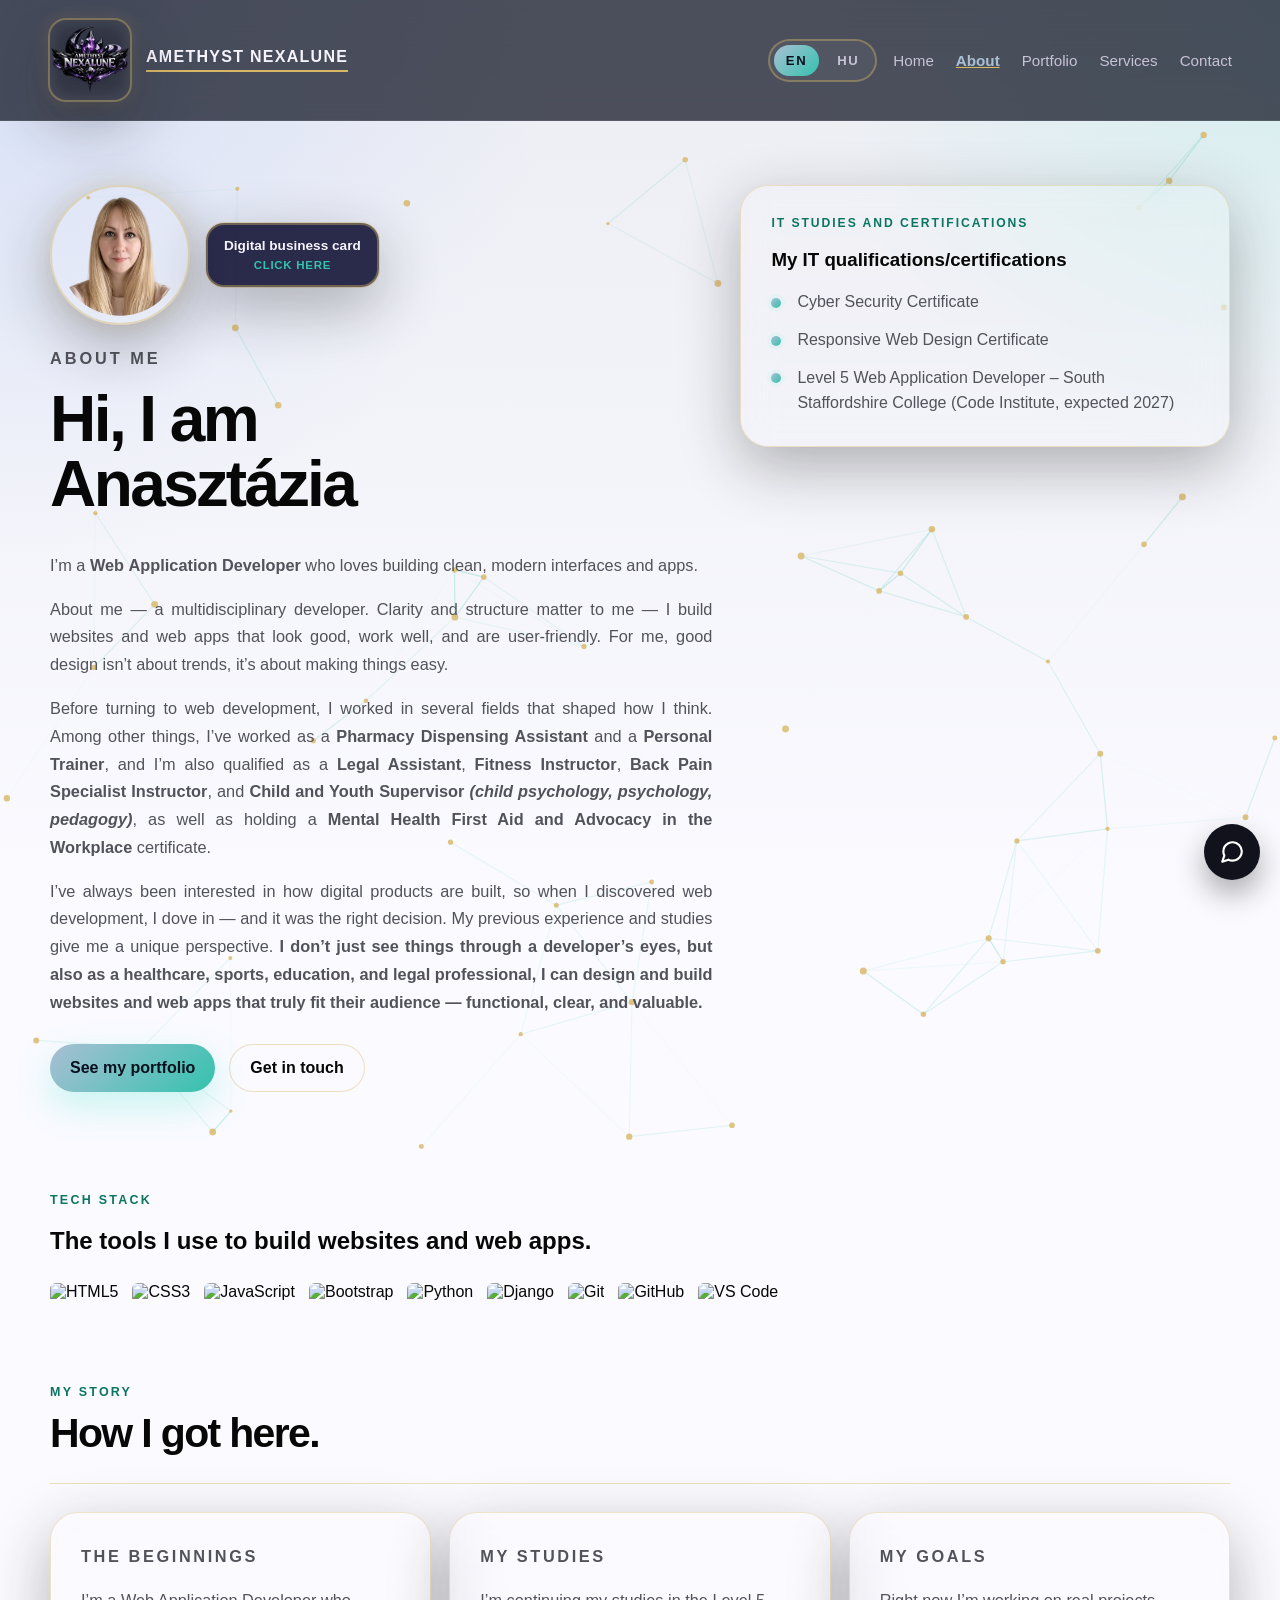
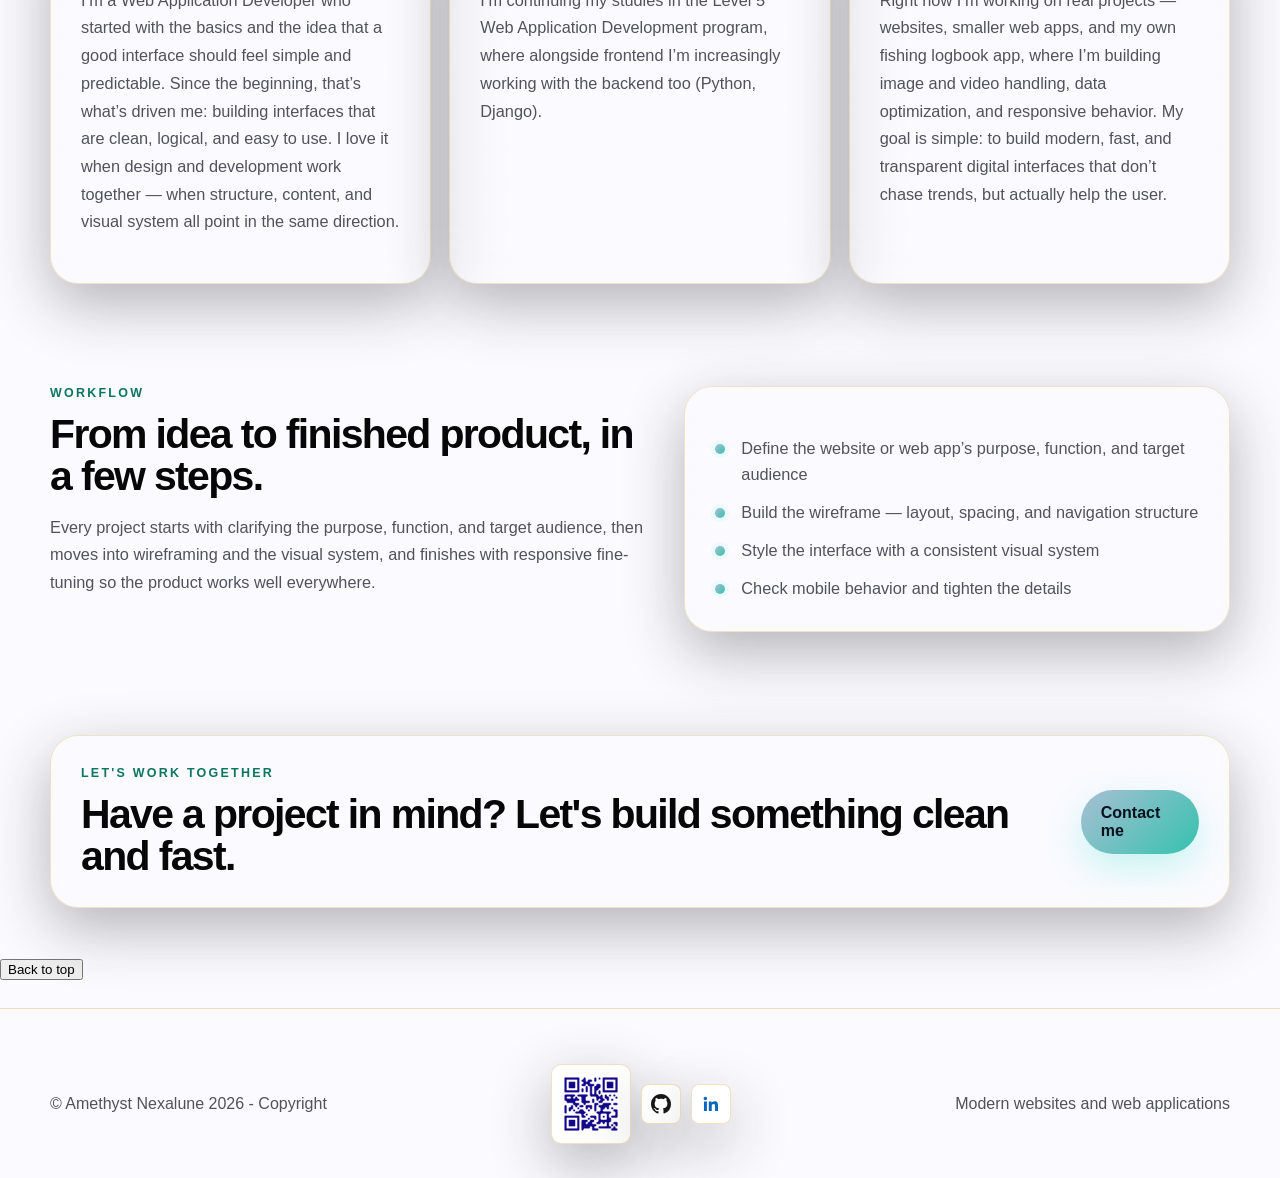
==== commit d4a3fb39: "Add back-to-top button and social media links to multiple pages" ====
--- a/about.html
+++ b/about.html
@@ -170,6 +170,8 @@
 				</div>
 			</section>
 		</main>
+		 <button id="backToTopBtn" data-i18n="back_to_top">Back to top</button>
+		<hr>
 
 		<footer class="footer">
 			<div class="footer-inner">
@@ -177,6 +179,9 @@
 				<div class="footer-social">
 					<a class="qr-code-link" href="https://github.com/Anasztazia12" target="_blank" rel="noopener">
 						<img class="qr-code" src="assets/images/qr-code.png" alt="QR code linking to Anasztázia’s GitHub profile" data-i18n-alt="about_qr_alt">
+					</a>
+					<a class="social-icon-link github" href="https://github.com/Anasztazia12/" target="_blank" rel="noopener" aria-label="GitHub profile" data-i18n-aria-label="github_aria">
+						<svg viewBox="0 0 16 16" fill="currentColor" aria-hidden="true"><path d="M8 0C3.58 0 0 3.58 0 8c0 3.54 2.29 6.53 5.47 7.59.4.07.55-.17.55-.38 0-.19-.01-.82-.01-1.49-2.01.37-2.53-.49-2.69-.94-.09-.23-.48-.94-.82-1.13-.28-.15-.68-.52-.01-.53.63-.01 1.08.58 1.23.82.72 1.21 1.87.87 2.33.66.07-.52.28-.87.51-1.07-1.78-.2-3.64-.89-3.64-3.95 0-.87.31-1.59.82-2.15-.08-.2-.36-1.02.08-2.12 0 0 .67-.21 2.2.82.64-.18 1.32-.27 2-.27.68 0 1.36.09 2 .27 1.53-1.04 2.2-.82 2.2-.82.44 1.1.16 1.92.08 2.12.51.56.82 1.27.82 2.15 0 3.07-1.87 3.75-3.65 3.95.29.25.54.73.54 1.48 0 1.07-.01 1.93-.01 2.2 0 .21.15.46.55.38A8.013 8.013 0 0 0 16 8c0-4.42-3.58-8-8-8z"/></svg>
 					</a>
 					<a class="social-icon-link" href="https://www.linkedin.com/in/anasztazia-karalyos-kecskes-096679420/" target="_blank" rel="noopener" aria-label="LinkedIn profile" data-i18n-aria-label="linkedin_aria">
 						<svg viewBox="0 0 24 24" fill="currentColor" aria-hidden="true"><path d="M20.45 20.45h-3.56v-5.57c0-1.33-.02-3.03-1.85-3.03-1.85 0-2.14 1.44-2.14 2.94v5.66H9.34V9h3.41v1.56h.05c.48-.9 1.64-1.85 3.38-1.85 3.6 0 4.27 2.37 4.27 5.46v6.28zM5.34 7.43a2.07 2.07 0 1 1 0-4.13 2.07 2.07 0 0 1 0 4.13zM7.12 20.45H3.56V9h3.56v11.45z"/></svg>
--- a/assets/css/style.css
+++ b/assets/css/style.css
@@ -504,11 +504,11 @@
 }
 
 .qr-code {
-    width: 34px;
-    height: 34px;
-    padding: 3px;
+    width: 80px;
+    height: 80px;
+    padding: 6px;
     background: #fff;
-    border-radius: 6px;
+    border-radius: 10px;
     border: 1px solid var(--gold-soft);
     box-shadow: var(--shadow);
 }
@@ -523,9 +523,9 @@
     display: inline-flex;
     align-items: center;
     justify-content: center;
-    width: 34px;
-    height: 34px;
-    border-radius: 6px;
+    width: 40px;
+    height: 40px;
+    border-radius: 8px;
     background: #fff;
     border: 1px solid var(--gold-soft);
     box-shadow: var(--shadow);
@@ -540,8 +540,12 @@
 }
 
 .social-icon-link svg {
-    width: 18px;
-    height: 18px;
+    width: 20px;
+    height: 20px;
+}
+
+.social-icon-link.github {
+    color: #181717;
 }
 
 .digital-card {
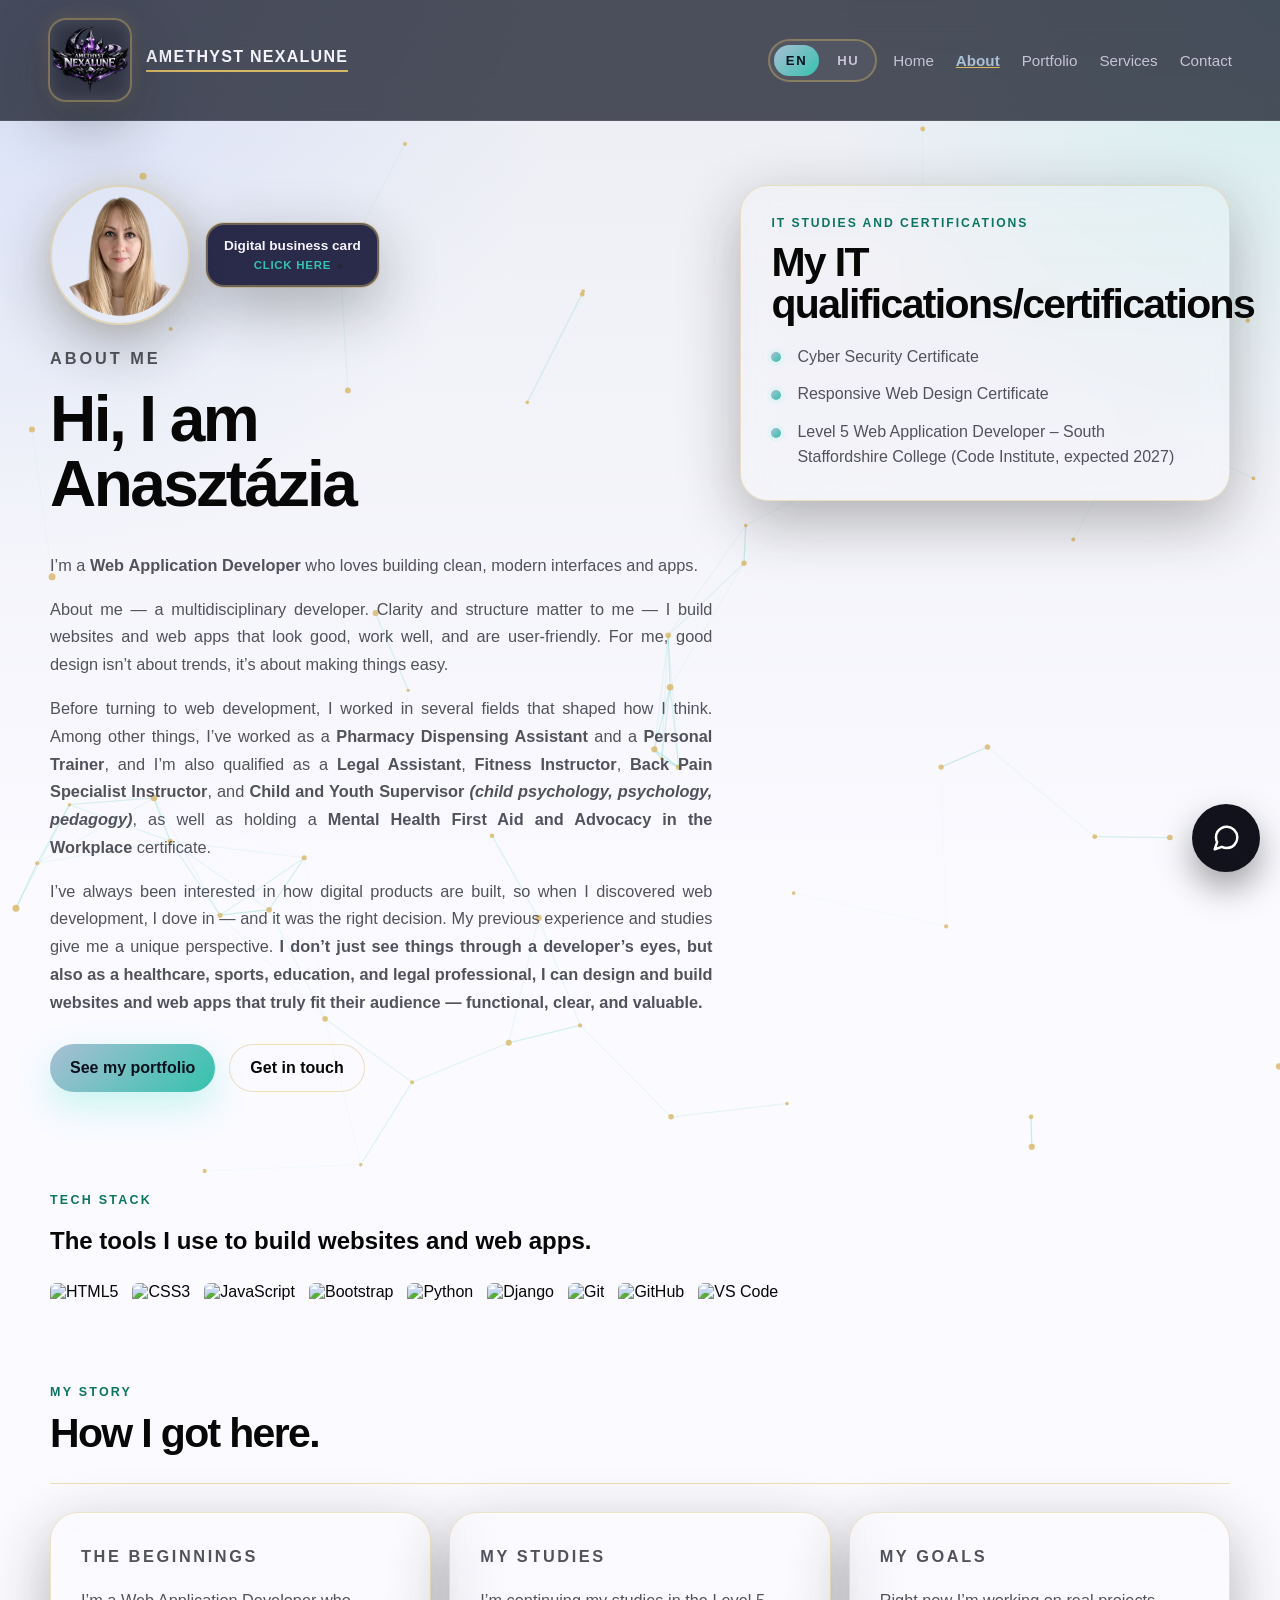
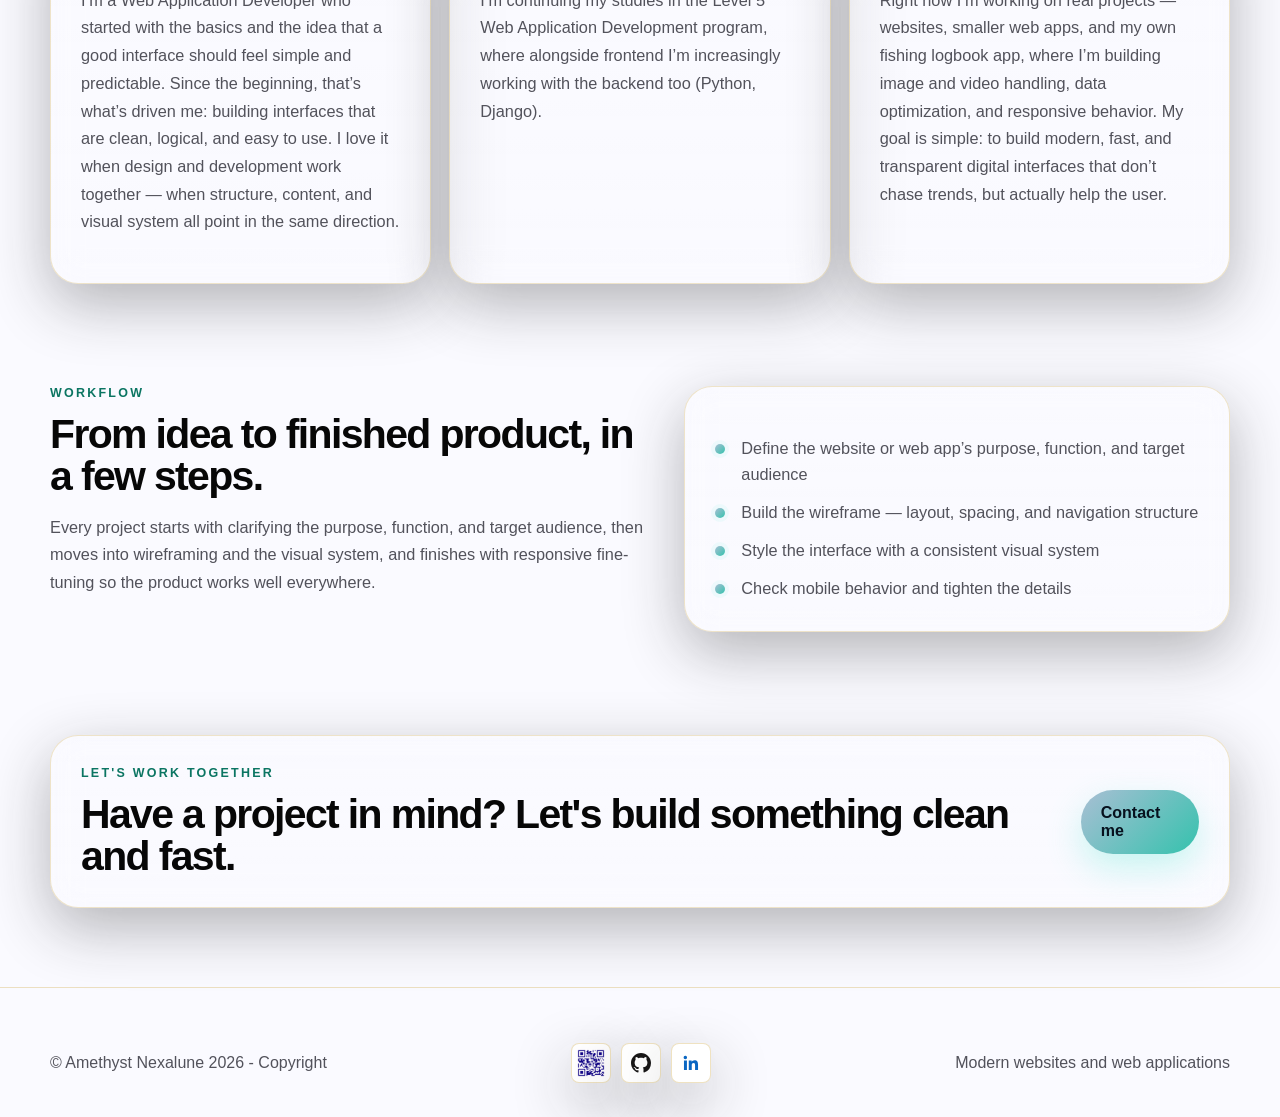
==== commit dcf1005e: "Update canonical URLs and Open Graph metadata across multiple pages; add robots.txt and sitemap.xml " ====
--- a/about.html
+++ b/about.html
@@ -14,10 +14,10 @@
 		<meta name="viewport" content="width=device-width, initial-scale=1.0">
 		<title data-i18n="about_title">Amethyst Nexalune | About / Rólam</title>
 		<meta name="description" content="Meet Anasztázia, a Web Application Developer crafting clean, modern interfaces and apps, backed by a background in healthcare, sports, and law." data-i18n-content="about_description">
-		<link rel="canonical" href="https://amethyst-nexalune.co.uk/about.html">
+		<link rel="canonical" href="https://www.amethyst-nexalune.co.uk/about.html">
 		<meta property="og:type" content="website">
 		<meta property="og:site_name" content="Amethyst Nexalune">
-		<meta property="og:url" content="https://amethyst-nexalune.co.uk/about.html">
+		<meta property="og:url" content="https://www.amethyst-nexalune.co.uk/about.html">
 		<meta property="og:title" content="Amethyst Nexalune | About / Rólam" data-i18n-content="about_title">
 		<meta property="og:description" content="Meet Anasztázia, a Web Application Developer crafting clean, modern interfaces and apps, backed by a background in healthcare, sports, and law." data-i18n-content="about_description">
 		<link rel="icon" type="image/svg+xml" href="assets/images/favicon.svg">
@@ -89,7 +89,7 @@
 
 					<aside class="hero-panel">
 						<p class="card-label" data-i18n="about_values_label">What I learned</p>
-                        <h3 data-i18n="about_h2">My IT qualifications/certifications</h3>
+                        <h2 data-i18n="about_h2">My IT qualifications/certifications</h2>
 						<ul class="feature-list">
 							<li class="reveal slide-item" data-i18n="about_value1">Cyber Security Certificate</li>
 							<li class="reveal slide-item" data-i18n="about_value2">Responsive Web Design Certificate</li>
--- a/assets/css/style.css
+++ b/assets/css/style.css
@@ -361,6 +361,88 @@
     }
 }
 
+/* ==========================================================================
+   Rotating 3D gem — decorative amethyst crystal in the hero panel
+   ========================================================================== */
+.gem-scene {
+    --gem-tilt-x: 0deg;
+    --gem-tilt-y: 0deg;
+    position: relative;
+    width: 150px;
+    height: 150px;
+    margin: 0 auto 26px;
+    perspective: 700px;
+}
+
+.gem-scene::before {
+    content: "";
+    position: absolute;
+    inset: -34px;
+    border-radius: 50%;
+    background: radial-gradient(circle, rgba(146, 92, 214, 0.42), transparent 70%);
+    filter: blur(10px);
+    z-index: 0;
+}
+
+.gem {
+    position: absolute;
+    inset: 0;
+    transform-style: preserve-3d;
+    animation: gem-spin 16s linear infinite;
+    will-change: transform;
+}
+
+@keyframes gem-spin {
+    from { transform: rotateX(calc(-14deg + var(--gem-tilt-x))) rotateY(var(--gem-tilt-y)); }
+    to   { transform: rotateX(calc(-14deg + var(--gem-tilt-x))) rotateY(calc(360deg + var(--gem-tilt-y))); }
+}
+
+.gem-facet {
+    position: absolute;
+    top: 50%;
+    left: 50%;
+    width: 78px;
+    height: 112px;
+    margin: -56px 0 0 -39px;
+    clip-path: polygon(50% 0%, 100% 50%, 50% 100%, 0% 50%);
+    background: linear-gradient(155deg, #cda6f2 0%, #7a45c4 55%, #35164f 100%);
+    border: 1px solid rgba(216, 183, 101, 0.45);
+    box-shadow: inset 0 0 18px rgba(255, 255, 255, 0.18);
+    backface-visibility: hidden;
+    transform: rotateY(calc(45deg * var(--i, 0))) translateZ(58px);
+}
+
+.gem-facet:nth-child(even) {
+    background: linear-gradient(155deg, #b98be0 0%, #5c2f96 55%, #240f3d 100%);
+}
+
+.gem-facet:nth-child(3n) {
+    height: 120px;
+    margin-top: -60px;
+}
+
+@media (max-width: 960px) {
+    .gem-scene {
+        width: 120px;
+        height: 120px;
+        margin-bottom: 20px;
+    }
+
+    .gem-facet {
+        width: 62px;
+        height: 90px;
+        margin: -45px 0 0 -31px;
+        transform: rotateY(calc(45deg * var(--i, 0))) translateZ(46px);
+    }
+}
+
+@media (prefers-reduced-motion: reduce) {
+    .gem {
+        animation: none;
+        transform: rotateX(-14deg) rotateY(20deg);
+    }
+}
+
 .section.cta-section-compact {
     padding-top: clamp(10px, 1.5vw, 20px);
     padding-bottom: clamp(10px, 1.5vw, 20px);
@@ -504,11 +586,11 @@
 }
 
 .qr-code {
-    width: 80px;
-    height: 80px;
-    padding: 6px;
+    width: 40px;
+    height: 40px;
+    padding: 3px;
     background: #fff;
-    border-radius: 10px;
+    border-radius: 8px;
     border: 1px solid var(--gold-soft);
     box-shadow: var(--shadow);
 }
@@ -1057,6 +1139,78 @@
     border: 1px solid rgba(255, 255, 255, 0.08);
 }
 
+/* ==========================================================================
+   3D tilt hover effect (project cards) — preview on a single card first
+   ========================================================================== */
+.tilt-card {
+    --tilt-rx: 0deg;
+    --tilt-ry: 0deg;
+    --tilt-scale: 1;
+    --glare-x: 50%;
+    --glare-y: 50%;
+    position: relative;
+    transform-style: preserve-3d;
+    transition: box-shadow 0.4s ease;
+}
+
+.tilt-card.chaos-card.reveal.is-visible {
+    transform: translate3d(0, 0, 0) rotate(0deg) perspective(1100px) rotateX(var(--tilt-rx)) rotateY(var(--tilt-ry)) scale3d(var(--tilt-scale), var(--tilt-scale), 1);
+}
+
+/* Once the fly-in entrance has finished (tilt-ready is added by app.js on
+   transitionend), swap to a snappy transition so hover-tilt tracks the
+   cursor instead of inheriting the slow 1.1s entrance easing. */
+.tilt-card.tilt-ready.chaos-card.reveal.is-visible {
+    transition: transform 0.12s ease-out, box-shadow 0.4s ease;
+}
+
+.tilt-card:hover {
+    box-shadow: 0 34px 80px rgba(15, 12, 32, 0.5), 0 0 0 1px var(--gold-soft);
+    z-index: 2;
+}
+
+.tilt-card::after {
+    content: "";
+    position: absolute;
+    inset: 0;
+    border-radius: inherit;
+    background: radial-gradient(circle at var(--glare-x) var(--glare-y), rgba(255, 255, 255, 0.32), transparent 55%);
+    opacity: 0;
+    transition: opacity 0.3s ease;
+    pointer-events: none;
+    z-index: 2;
+}
+
+.tilt-card:hover::after {
+    opacity: 1;
+}
+
+.tilt-card .project-card-media {
+    transform: translateZ(28px);
+    transition: transform 0.12s ease-out;
+}
+
+@media (hover: none) {
+    .tilt-card.chaos-card.reveal.is-visible {
+        transform: translate3d(0, 0, 0) rotate(0deg);
+    }
+
+    .tilt-card::after {
+        display: none;
+    }
+}
+
+@media (prefers-reduced-motion: reduce) {
+    .tilt-card.chaos-card.reveal.is-visible {
+        transform: none;
+        transition: none;
+    }
+
+    .tilt-card .project-card-media {
+        transform: none;
+    }
+}
+
 .project-card-media img {
     width: 100%;
     height: 100%;
@@ -1211,9 +1365,13 @@
 }
 
 .project-card-body {
-    display: grid;
-    align-content: start;
+    display: flex;
+    flex-direction: column;
     gap: 12px;
+}
+
+.project-card-body .button {
+    margin-top: auto;
 }
 
 .project-points {
@@ -1496,18 +1654,76 @@
 }
 
 /* ==========================================================================
+   Back-to-top button
+   ========================================================================== */
+#backToTopBtn {
+    position: fixed;
+    right: 20px;
+    bottom: 110px;
+    z-index: 40;
+    display: inline-flex;
+    align-items: center;
+    gap: 6px;
+    padding: 10px 16px;
+    border-radius: 999px;
+    border: 0;
+    background: linear-gradient(135deg, var(--accent), var(--accent-strong));
+    color: #07111e;
+    font: inherit;
+    font-weight: 700;
+    font-size: 0.85rem;
+    cursor: pointer;
+    box-shadow: 0 14px 34px rgba(94, 234, 212, 0.32);
+    opacity: 0;
+    visibility: hidden;
+    transform: translateY(10px);
+    transition: opacity 0.25s ease, transform 0.25s ease, visibility 0.25s;
+}
+
+#backToTopBtn::before {
+    content: "↑";
+}
+
+#backToTopBtn.is-visible {
+    opacity: 1;
+    visibility: visible;
+    transform: translateY(0);
+}
+
+#backToTopBtn:hover,
+#backToTopBtn:focus-visible {
+    transform: translateY(-2px);
+}
+
+@media (max-width: 640px) {
+    #backToTopBtn {
+        right: 14px;
+        bottom: 96px;
+        padding: 8px 14px;
+        font-size: 0.8rem;
+    }
+}
+
+@media (prefers-reduced-motion: reduce) {
+    #backToTopBtn {
+        transition: opacity 0.25s ease, visibility 0.25s;
+        transform: none;
+    }
+}
+
+/* ==========================================================================
    AI chat widget (floating button + popup panel, present on every page)
    ========================================================================== */
 .chat-widget {
     position: fixed;
     right: 20px;
-    bottom: 20px;
+    bottom: 28px;
     z-index: 45;
 }
 
 .chat-fab {
-    width: 56px;
-    height: 56px;
+    width: 68px;
+    height: 68px;
     border-radius: 50%;
     border: 0;
     display: flex;
@@ -1516,7 +1732,7 @@
     background: #12121c;
     color: #fff;
     cursor: pointer;
-    box-shadow: 0 14px 30px rgba(0, 0, 0, 0.32);
+    box-shadow: 0 16px 34px rgba(0, 0, 0, 0.36);
     transition: transform 0.2s ease;
 }
 
@@ -1530,8 +1746,8 @@
 }
 
 .chat-fab svg {
-    width: 26px;
-    height: 26px;
+    width: 30px;
+    height: 30px;
 }
 
 .contact-ai {
@@ -1763,7 +1979,7 @@
 @media (max-width: 640px) {
     .chat-widget {
         right: 14px;
-        bottom: 14px;
+        bottom: 20px;
     }
 
     .contact-ai {
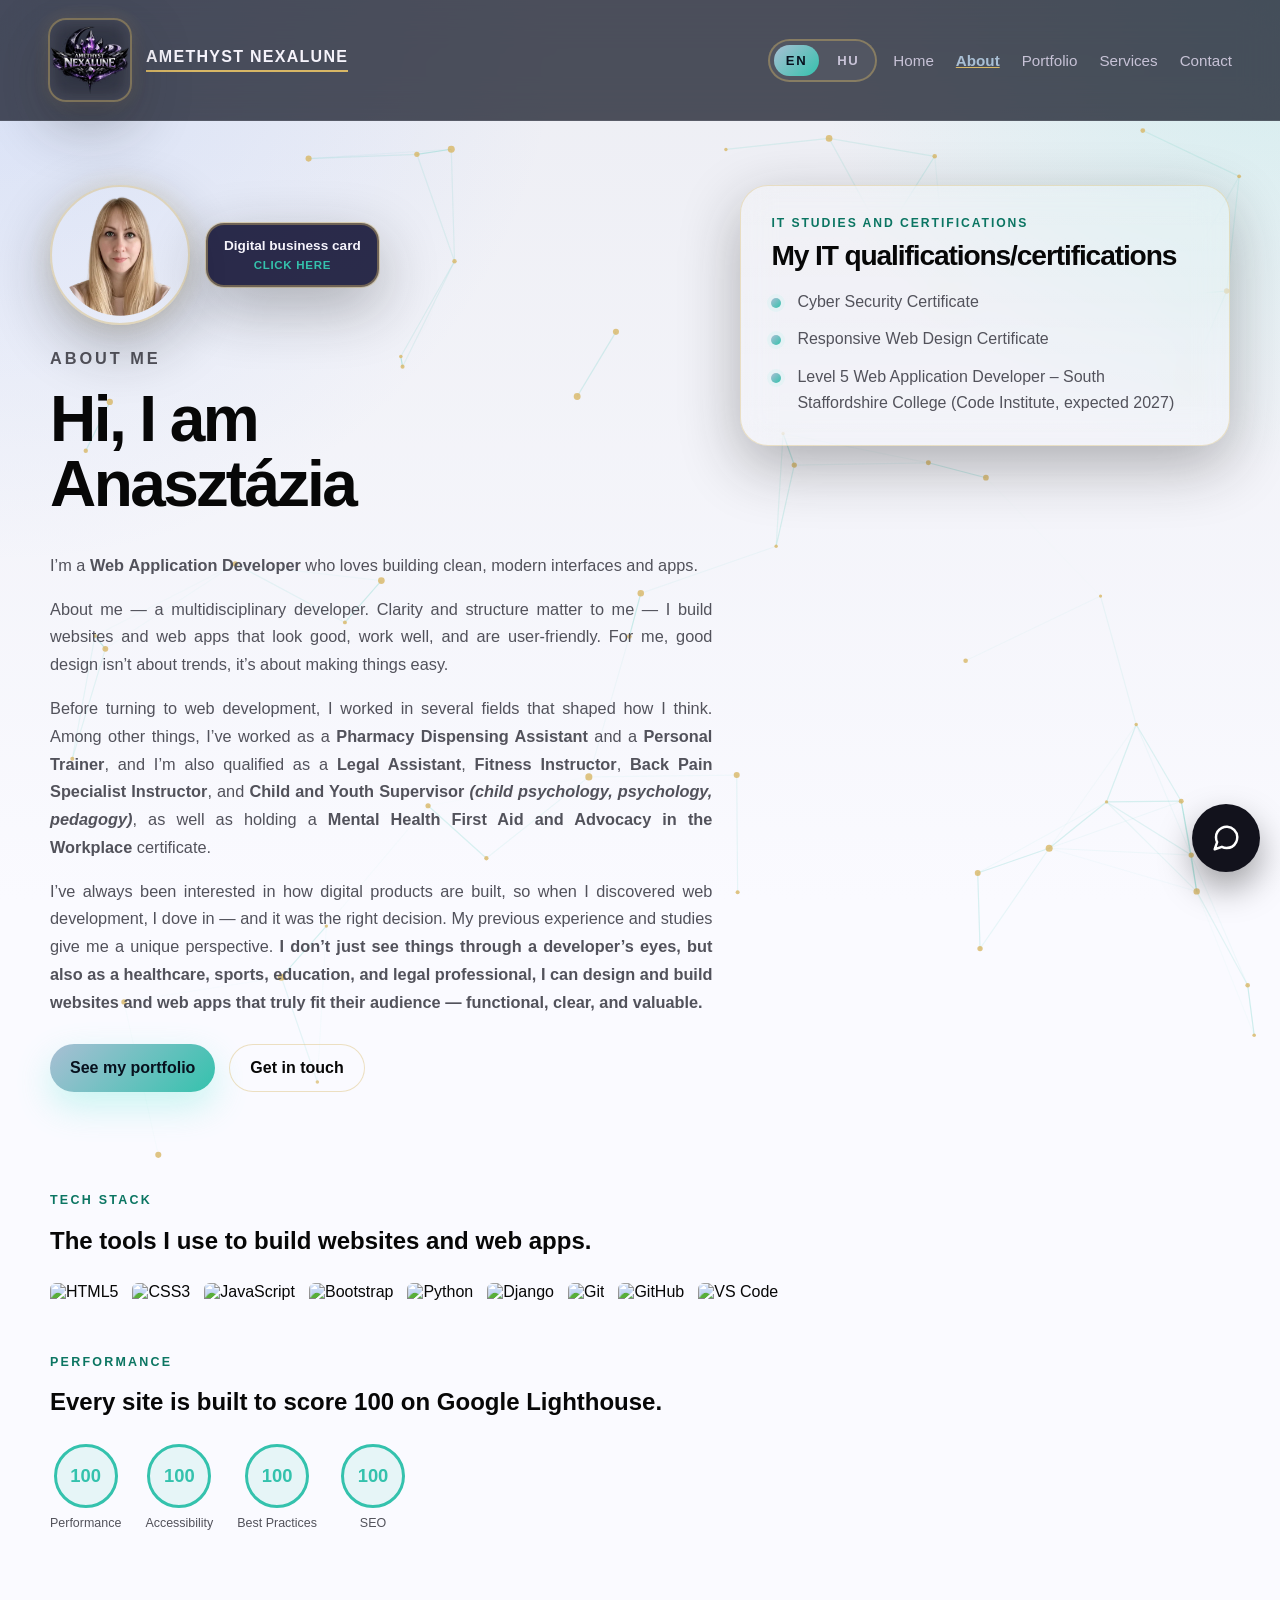
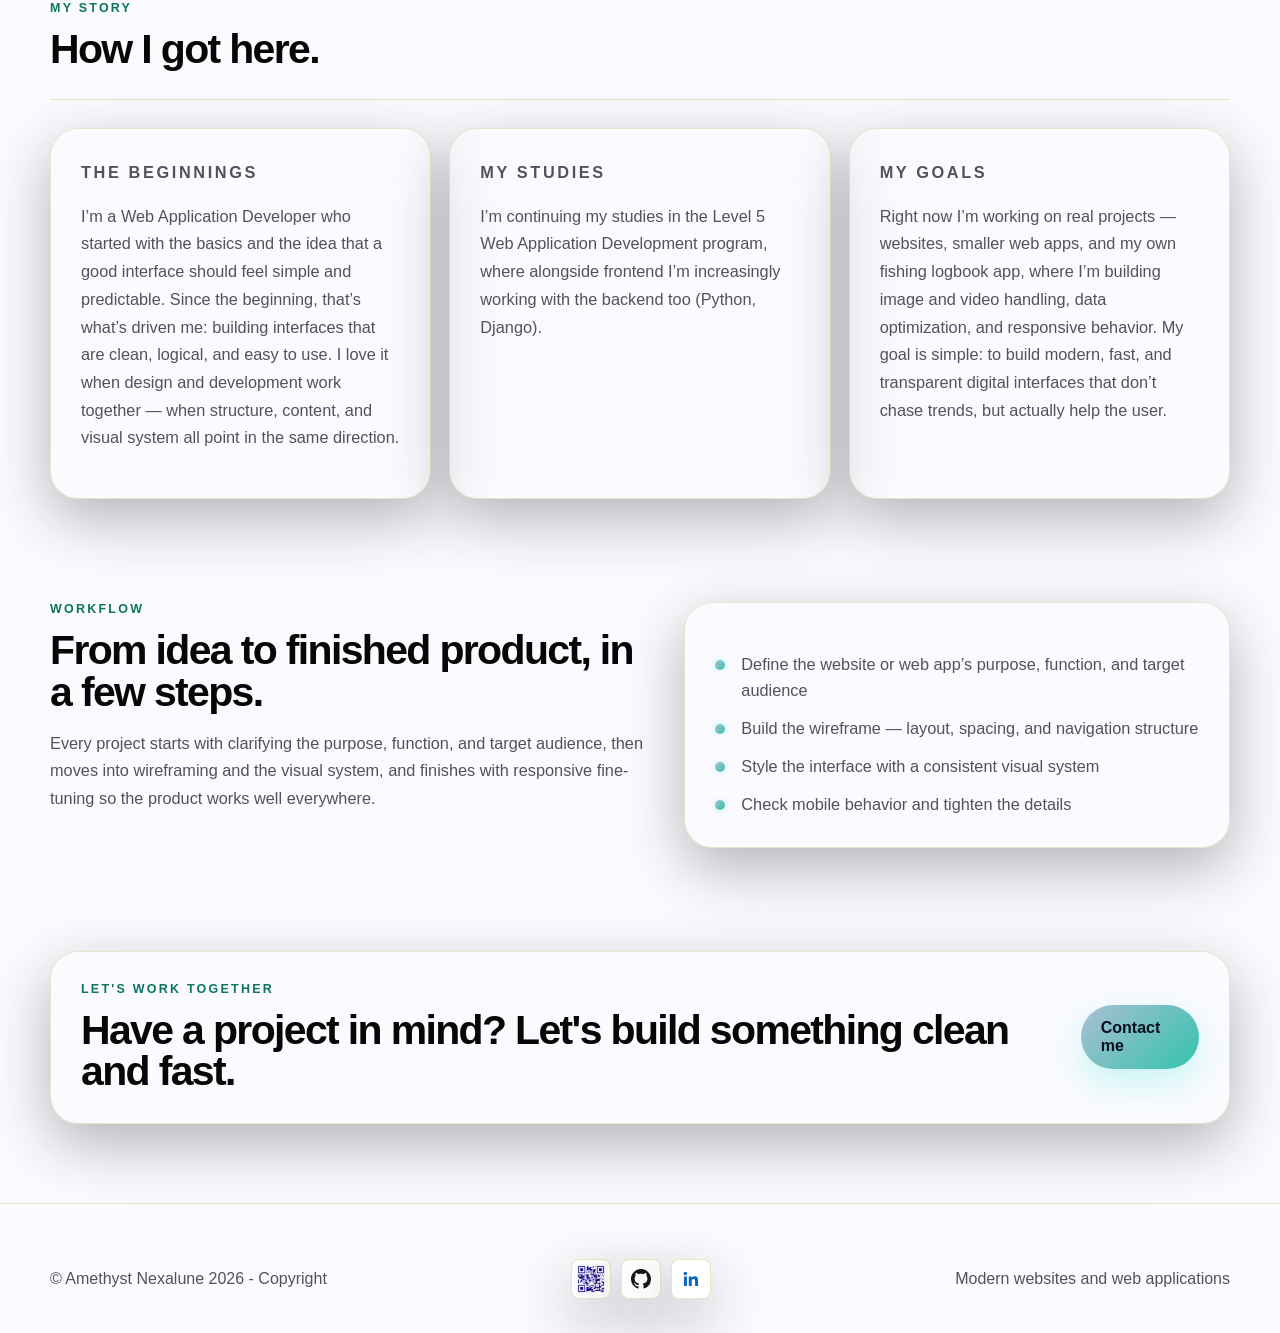
==== commit 72cf59a9: "Refactor code structure for improved readability and maintainability" ====
--- a/about.html
+++ b/about.html
@@ -114,6 +114,27 @@
 						<li><img src="https://img.shields.io/badge/GitHub-181717?style=for-the-badge&amp;logo=github&amp;logoColor=white" alt="GitHub"></li>
 						<li><img src="https://img.shields.io/badge/VS%20Code-007ACC?style=for-the-badge&amp;logo=visual-studio-code&amp;logoColor=white" alt="VS Code"></li>
 					</ul>
+
+					<p class="eyebrow lighthouse-eyebrow" data-i18n="about_lighthouse_eyebrow">Performance</p>
+					<h2 data-i18n="about_lighthouse_h2">Every site is built to score 100 on Google Lighthouse.</h2>
+					<ul class="lighthouse-badges">
+						<li class="lighthouse-badge">
+							<span class="lighthouse-badge-score">100</span>
+							<span class="lighthouse-badge-label" data-i18n="lighthouse_performance">Performance</span>
+						</li>
+						<li class="lighthouse-badge">
+							<span class="lighthouse-badge-score">100</span>
+							<span class="lighthouse-badge-label" data-i18n="lighthouse_accessibility">Accessibility</span>
+						</li>
+						<li class="lighthouse-badge">
+							<span class="lighthouse-badge-score">100</span>
+							<span class="lighthouse-badge-label" data-i18n="lighthouse_best_practices">Best Practices</span>
+						</li>
+						<li class="lighthouse-badge">
+							<span class="lighthouse-badge-score">100</span>
+							<span class="lighthouse-badge-label" data-i18n="lighthouse_seo">SEO</span>
+						</li>
+					</ul>
 				</div>
 			</section>
 
--- a/assets/css/style.css
+++ b/assets/css/style.css
@@ -509,10 +509,17 @@
 }
 
 .section-heading h2,
-.hero-panel h2,
 .cta-card h2,
 .split-grid h2 {
     font-size: clamp(1.8rem, 3.2vw, 3.1rem);
+}
+
+/* Narrower than the other h2 contexts above — this one lives in the
+   hero sidebar card, where the full section-heading size overflows
+   longer titles (e.g. "My IT qualifications/certifications"). */
+.hero-panel h2 {
+    font-size: clamp(1.3rem, 2.2vw, 1.9rem);
+    overflow-wrap: break-word;
 }
 
 .lead,
@@ -1150,7 +1157,6 @@
     --glare-y: 50%;
     position: relative;
     transform-style: preserve-3d;
-    transition: box-shadow 0.4s ease;
 }
 
 .tilt-card.chaos-card.reveal.is-visible {
@@ -1159,9 +1165,11 @@
 
 /* Once the fly-in entrance has finished (tilt-ready is added by app.js on
    transitionend), swap to a snappy transition so hover-tilt tracks the
-   cursor instead of inheriting the slow 1.1s entrance easing. */
+   cursor instead of inheriting the slow 1.1s entrance easing. box-shadow is
+   intentionally left untransitioned (a paint-only property) so hover doesn't
+   register as a non-composited animation. */
 .tilt-card.tilt-ready.chaos-card.reveal.is-visible {
-    transition: transform 0.12s ease-out, box-shadow 0.4s ease;
+    transition: transform 0.12s ease-out;
 }
 
 .tilt-card:hover {
@@ -1268,23 +1276,37 @@
     transform: translateX(-50%);
     display: flex;
     align-items: center;
-    gap: 6px;
-}
-
+    gap: 2px;
+}
+
+/* The button is sized to the 24px touch-target minimum; the visible dot
+   is a smaller ::before centered inside it so the pill stays dainty. */
 .carousel-dot {
-    width: 7px;
-    height: 7px;
+    position: relative;
+    width: 24px;
+    height: 24px;
     padding: 0;
     border: 0;
+    background: transparent;
+    cursor: pointer;
+}
+
+.carousel-dot::before {
+    content: "";
+    position: absolute;
+    top: 50%;
+    left: 50%;
+    width: 18px;
+    height: 7px;
     border-radius: 999px;
     background: rgba(255, 255, 255, 0.45);
-    cursor: pointer;
-    transition: width 0.2s ease, background 0.2s ease;
-}
-
-.carousel-dot.active {
-    width: 18px;
+    transform: translate(-50%, -50%) scaleX(0.389);
+    transition: transform 0.2s ease;
+}
+
+.carousel-dot.active::before {
     background: var(--accent-strong);
+    transform: translate(-50%, -50%) scaleX(1);
 }
 
 .carousel-slide {
@@ -1651,6 +1673,68 @@
     height: 32px;
     border-radius: 6px;
     display: block;
+}
+
+.lighthouse-eyebrow {
+    margin-top: 40px;
+}
+
+.lighthouse-badges {
+    display: flex;
+    flex-wrap: wrap;
+    gap: 24px;
+    list-style: none;
+    padding: 0;
+    margin: 28px 0 0;
+}
+
+.lighthouse-badge {
+    display: flex;
+    flex-direction: column;
+    align-items: center;
+    gap: 8px;
+}
+
+.lighthouse-badge-score {
+    width: 64px;
+    height: 64px;
+    border-radius: 50%;
+    display: flex;
+    align-items: center;
+    justify-content: center;
+    border: 3px solid var(--accent-strong);
+    background: rgba(52, 194, 173, 0.1);
+    color: var(--accent-strong);
+    font-weight: 700;
+    font-size: 1.15rem;
+}
+
+.lighthouse-badge-label {
+    color: var(--muted);
+    font-size: 0.78rem;
+    text-align: center;
+}
+
+.lighthouse-inline {
+    display: inline-flex;
+    align-items: center;
+    gap: 10px;
+    margin-top: 18px;
+    padding: 10px 18px;
+    border: 1px solid var(--border);
+    border-radius: 999px;
+    background: rgba(52, 194, 173, 0.1);
+}
+
+.lighthouse-inline-score {
+    color: var(--accent-strong);
+    font-weight: 700;
+    font-size: 1.05rem;
+}
+
+.lighthouse-inline-text {
+    color: var(--muted);
+    font-size: 0.85rem;
 }
 
 /* ==========================================================================
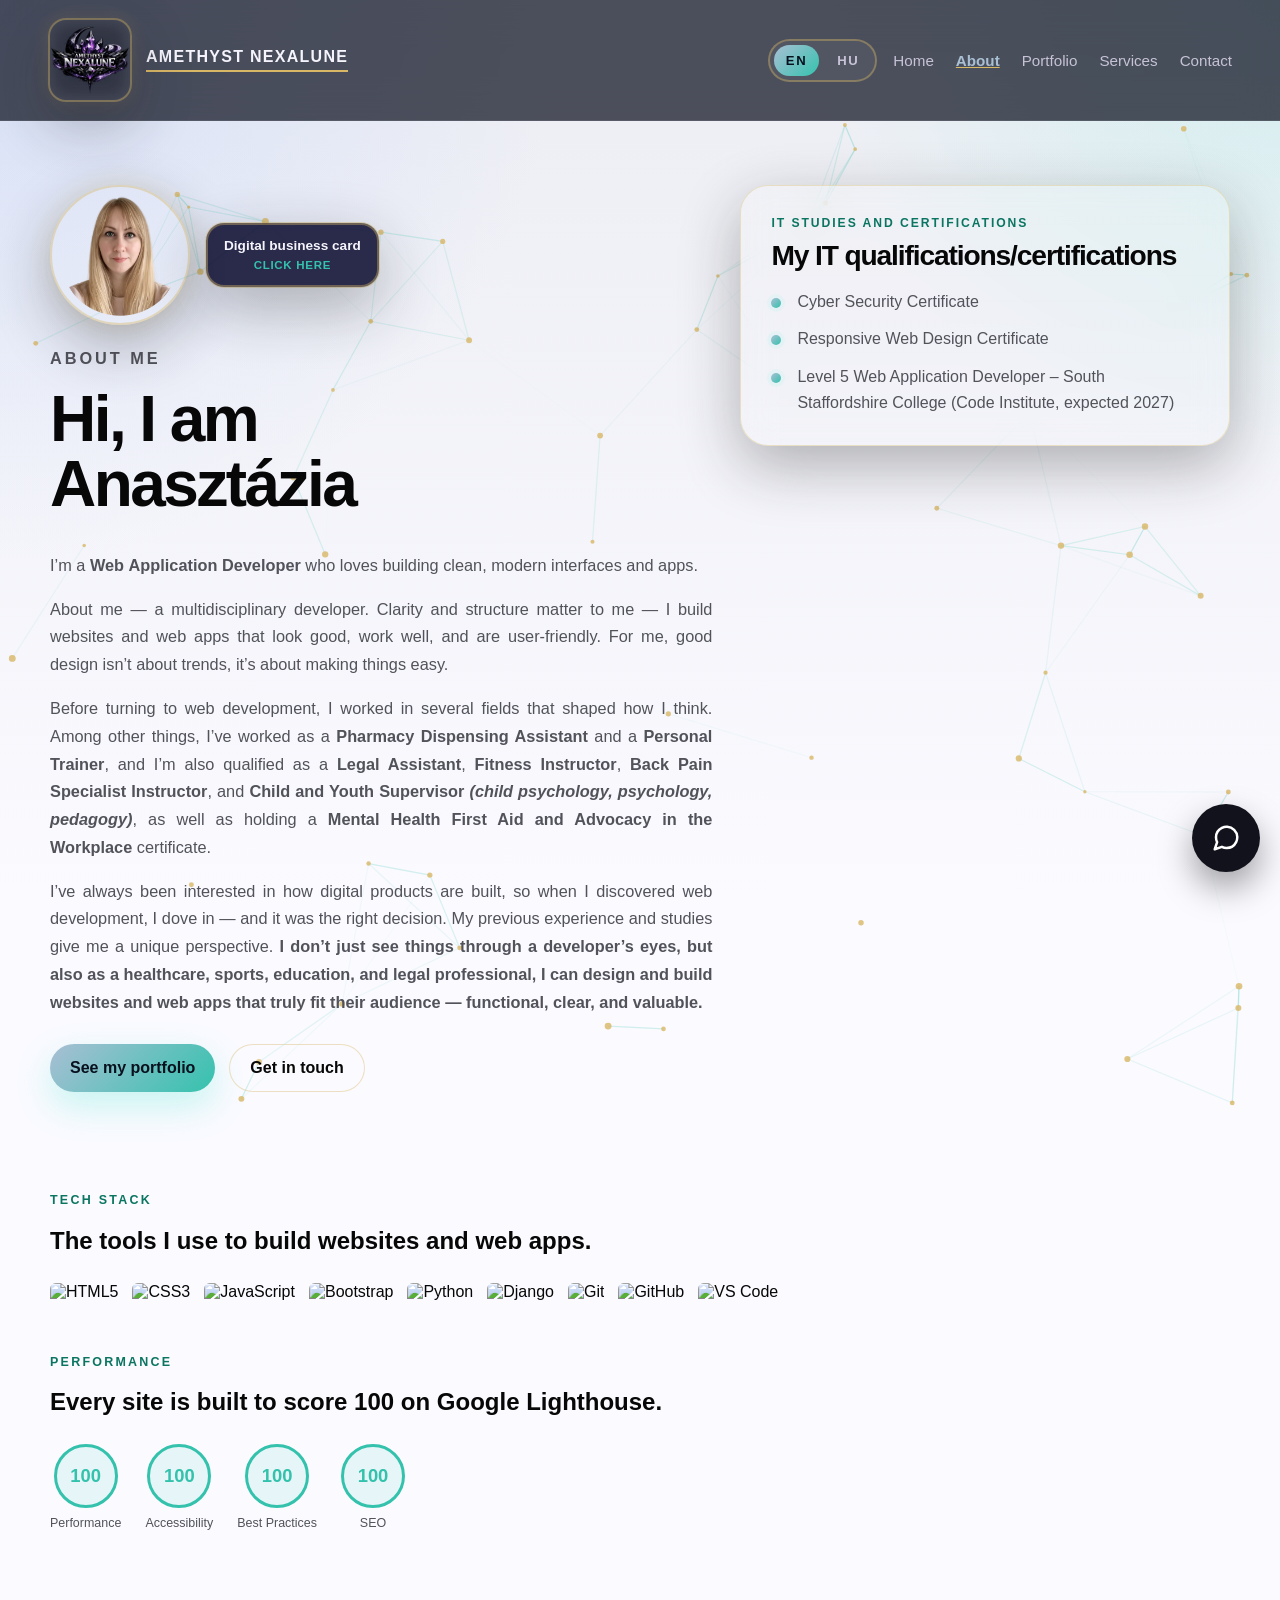
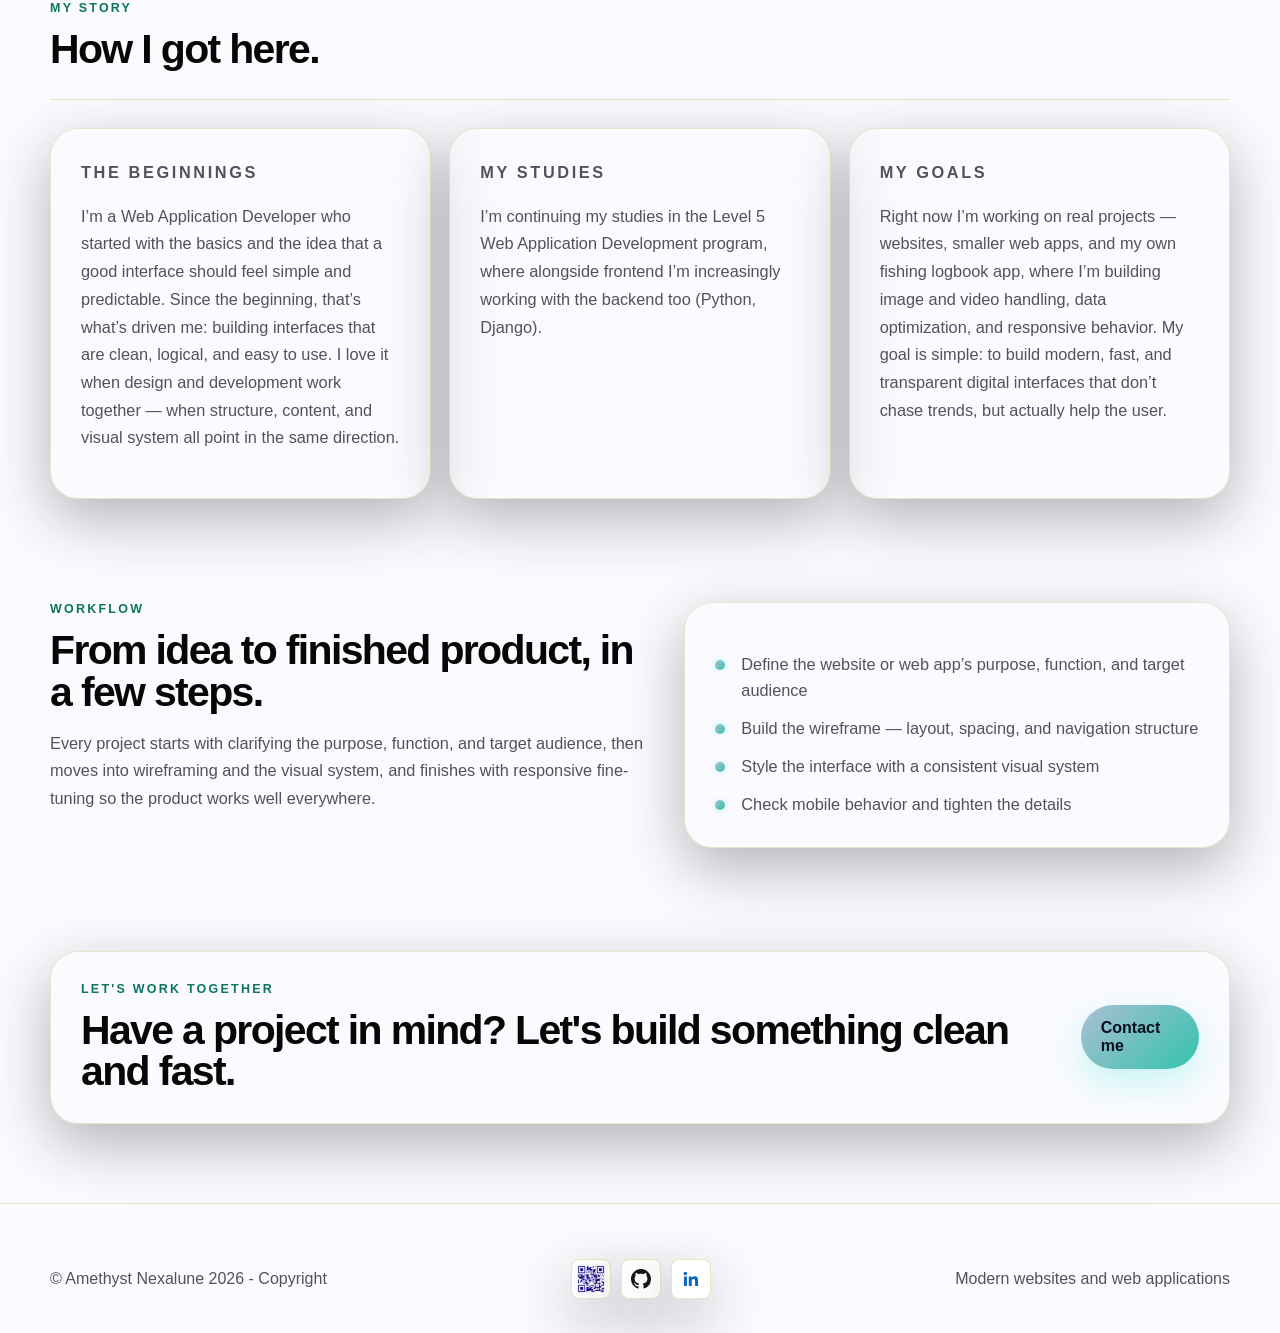
==== commit 399df2e8: "Enhance accessibility and structure for back-to-top buttons; add optional extras section to service " ====
--- a/about.html
+++ b/about.html
@@ -191,7 +191,7 @@
 				</div>
 			</section>
 		</main>
-		 <button id="backToTopBtn" data-i18n="back_to_top">Back to top</button>
+		 <button id="backToTopBtn" aria-label="Back to top" data-i18n-aria-label="back_to_top"><span class="sr-only" data-i18n="back_to_top">Back to top</span></button>
 		<hr>
 
 		<footer class="footer">
--- a/assets/css/style.css
+++ b/assets/css/style.css
@@ -1094,6 +1094,20 @@
     background: linear-gradient(135deg, var(--accent), var(--accent-strong));
 }
 
+.price-list-extra-label {
+    margin: 0;
+    color: var(--muted);
+    font-size: 0.78rem;
+    font-weight: 800;
+    text-transform: uppercase;
+    letter-spacing: 0.08em;
+}
+
+.price-list-extra {
+    padding-bottom: 12px;
+    border-bottom: 1px dashed var(--border);
+}
+
 .price-card .button {
     margin-top: auto;
     width: 100%;
@@ -1747,15 +1761,15 @@
     z-index: 40;
     display: inline-flex;
     align-items: center;
-    gap: 6px;
-    padding: 10px 16px;
-    border-radius: 999px;
+    justify-content: center;
+    width: 44px;
+    height: 44px;
+    padding: 0;
+    border-radius: 50%;
     border: 0;
     background: linear-gradient(135deg, var(--accent), var(--accent-strong));
     color: #07111e;
     font: inherit;
-    font-weight: 700;
-    font-size: 0.85rem;
     cursor: pointer;
     box-shadow: 0 14px 34px rgba(94, 234, 212, 0.32);
     opacity: 0;
@@ -1766,6 +1780,9 @@
 
 #backToTopBtn::before {
     content: "↑";
+    font-size: 1.25rem;
+    font-weight: 700;
+    line-height: 1;
 }
 
 #backToTopBtn.is-visible {
@@ -1783,8 +1800,8 @@
     #backToTopBtn {
         right: 14px;
         bottom: 96px;
-        padding: 8px 14px;
-        font-size: 0.8rem;
+        width: 40px;
+        height: 40px;
     }
 }
 
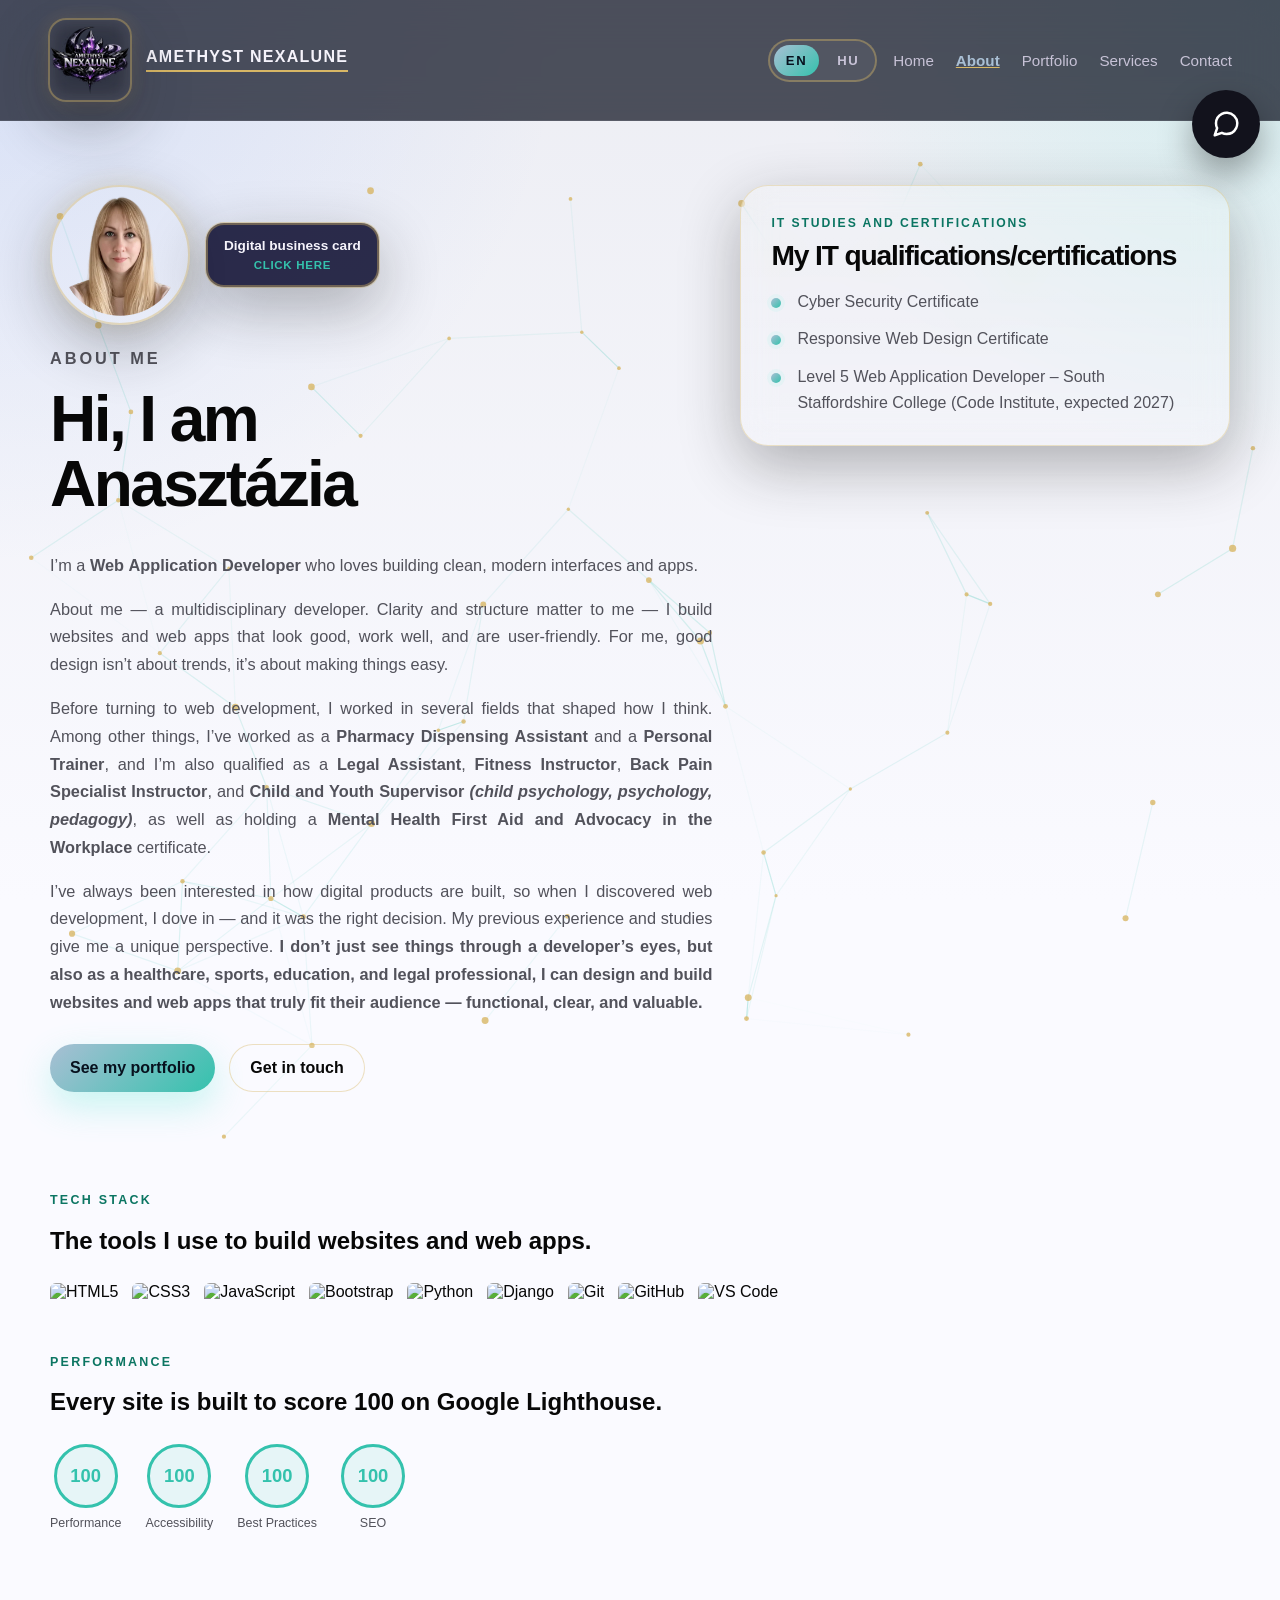
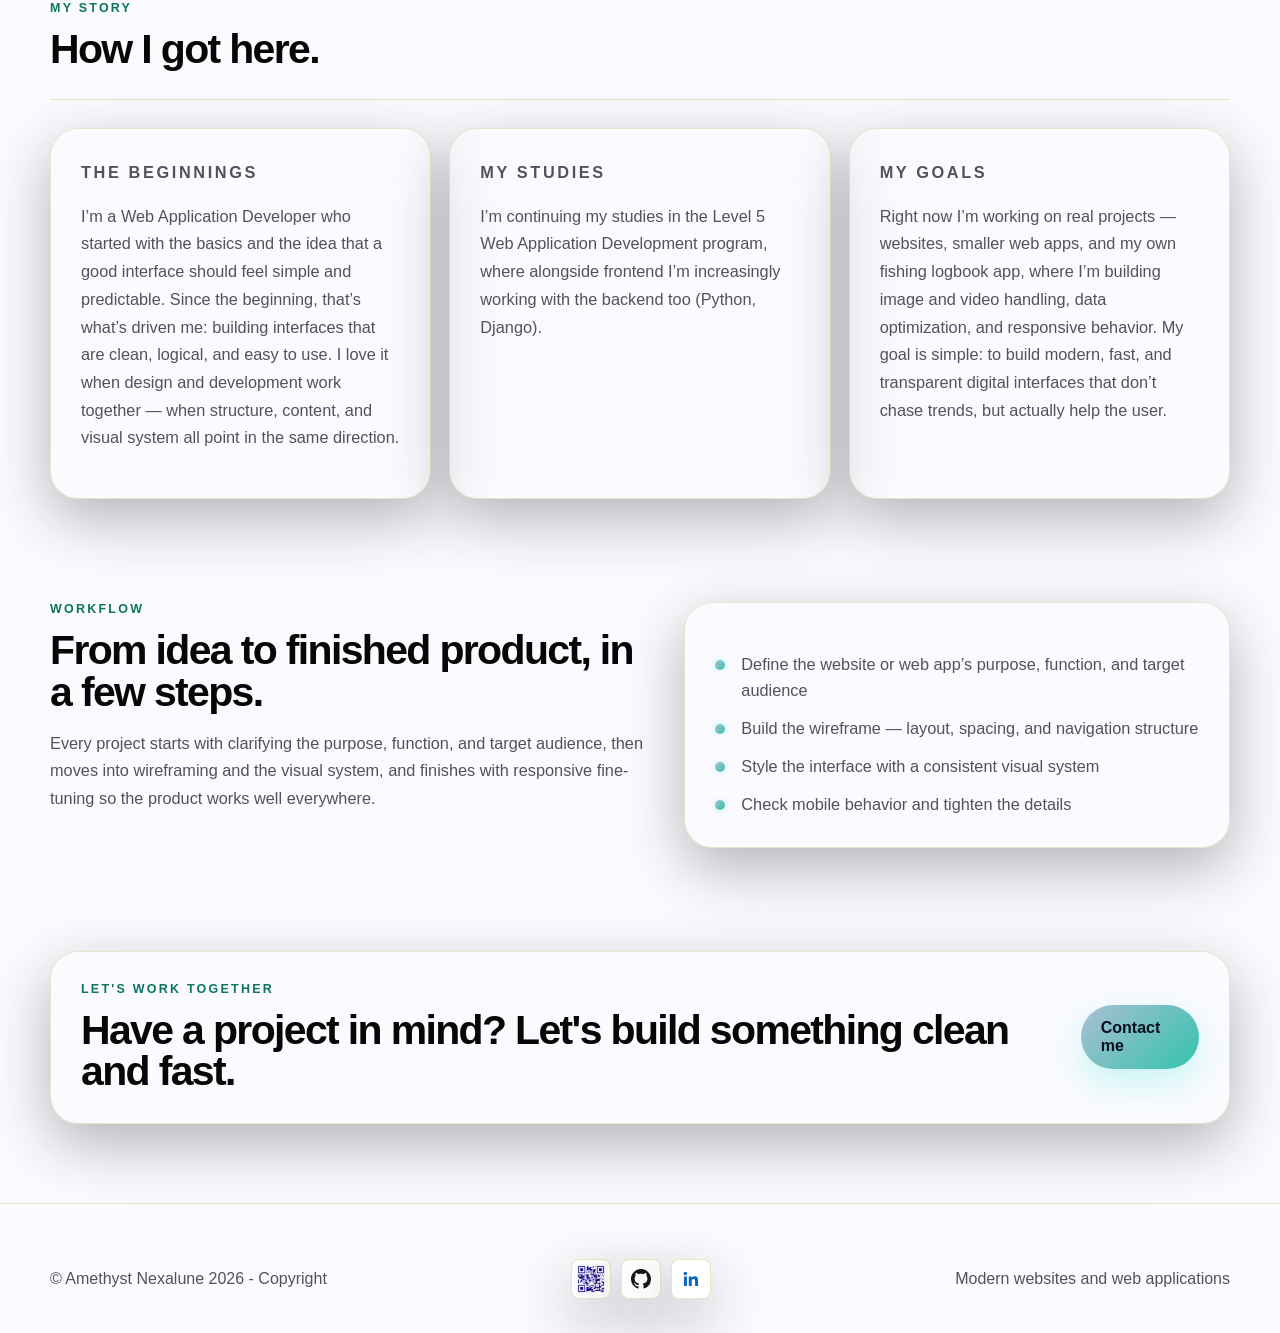
==== commit 0fb911a5: "Add new image assets and web manifest for Amethyst Nexalune" ====
--- a/about.html
+++ b/about.html
@@ -20,11 +20,11 @@
 		<meta property="og:url" content="https://www.amethyst-nexalune.co.uk/about.html">
 		<meta property="og:title" content="Amethyst Nexalune | About / Rólam" data-i18n-content="about_title">
 		<meta property="og:description" content="Meet Anasztázia, a Web Application Developer crafting clean, modern interfaces and apps, backed by a background in healthcare, sports, and law." data-i18n-content="about_description">
-		<link rel="icon" type="image/svg+xml" href="assets/images/favicon.svg">
-		<link rel="icon" type="image/png" sizes="16x16" href="assets/images/favicon-16.png">
-		<link rel="icon" type="image/png" sizes="32x32" href="assets/images/favicon-32.png">
-		<link rel="icon" type="image/png" sizes="192x192" href="assets/images/favicon-192.png">
+		<link rel="icon" href="assets/images/favicon.ico" sizes="any">
+		<link rel="icon" type="image/png" sizes="32x32" href="assets/images/favicon-32x32.png">
+		<link rel="icon" type="image/png" sizes="16x16" href="assets/images/favicon-16x16.png">
 		<link rel="apple-touch-icon" sizes="180x180" href="assets/images/apple-touch-icon.png">
+		<link rel="manifest" href="assets/images/site.webmanifest">
 		<link rel="stylesheet" href="assets/css/style.css">
 	</head>
 	<body>
--- a/assets/css/style.css
+++ b/assets/css/style.css
@@ -1095,17 +1095,14 @@
 }
 
 .price-list-extra-label {
-    margin: 0;
+    margin: 4px 0 0;
+    padding-top: 12px;
+    border-top: 1px dashed var(--border);
     color: var(--muted);
     font-size: 0.78rem;
     font-weight: 800;
     text-transform: uppercase;
     letter-spacing: 0.08em;
-}
-
-.price-list-extra {
-    padding-bottom: 12px;
-    border-bottom: 1px dashed var(--border);
 }
 
 .price-card .button {
@@ -1778,11 +1775,9 @@
     transition: opacity 0.25s ease, transform 0.25s ease, visibility 0.25s;
 }
 
-#backToTopBtn::before {
-    content: "↑";
-    font-size: 1.25rem;
-    font-weight: 700;
-    line-height: 1;
+#backToTopBtn svg {
+    width: 22px;
+    height: 22px;
 }
 
 #backToTopBtn.is-visible {
@@ -1818,7 +1813,7 @@
 .chat-widget {
     position: fixed;
     right: 20px;
-    bottom: 28px;
+    top: 90px;
     z-index: 45;
 }
 
@@ -1854,7 +1849,7 @@
 .contact-ai {
     position: absolute;
     right: 0;
-    bottom: calc(100% + 14px);
+    top: calc(100% + 14px);
     width: min(360px, calc(100vw - 40px));
     display: flex;
     flex-direction: column;
@@ -1865,8 +1860,8 @@
     overflow: hidden;
     visibility: hidden;
     opacity: 0;
-    transform: translateY(16px) scale(0.96);
-    transform-origin: bottom right;
+    transform: translateY(-16px) scale(0.96);
+    transform-origin: top right;
     transition: opacity 0.2s ease, transform 0.2s ease, visibility 0.2s;
 }
 
@@ -2080,7 +2075,7 @@
 @media (max-width: 640px) {
     .chat-widget {
         right: 14px;
-        bottom: 20px;
+        top: 78px;
     }
 
     .contact-ai {
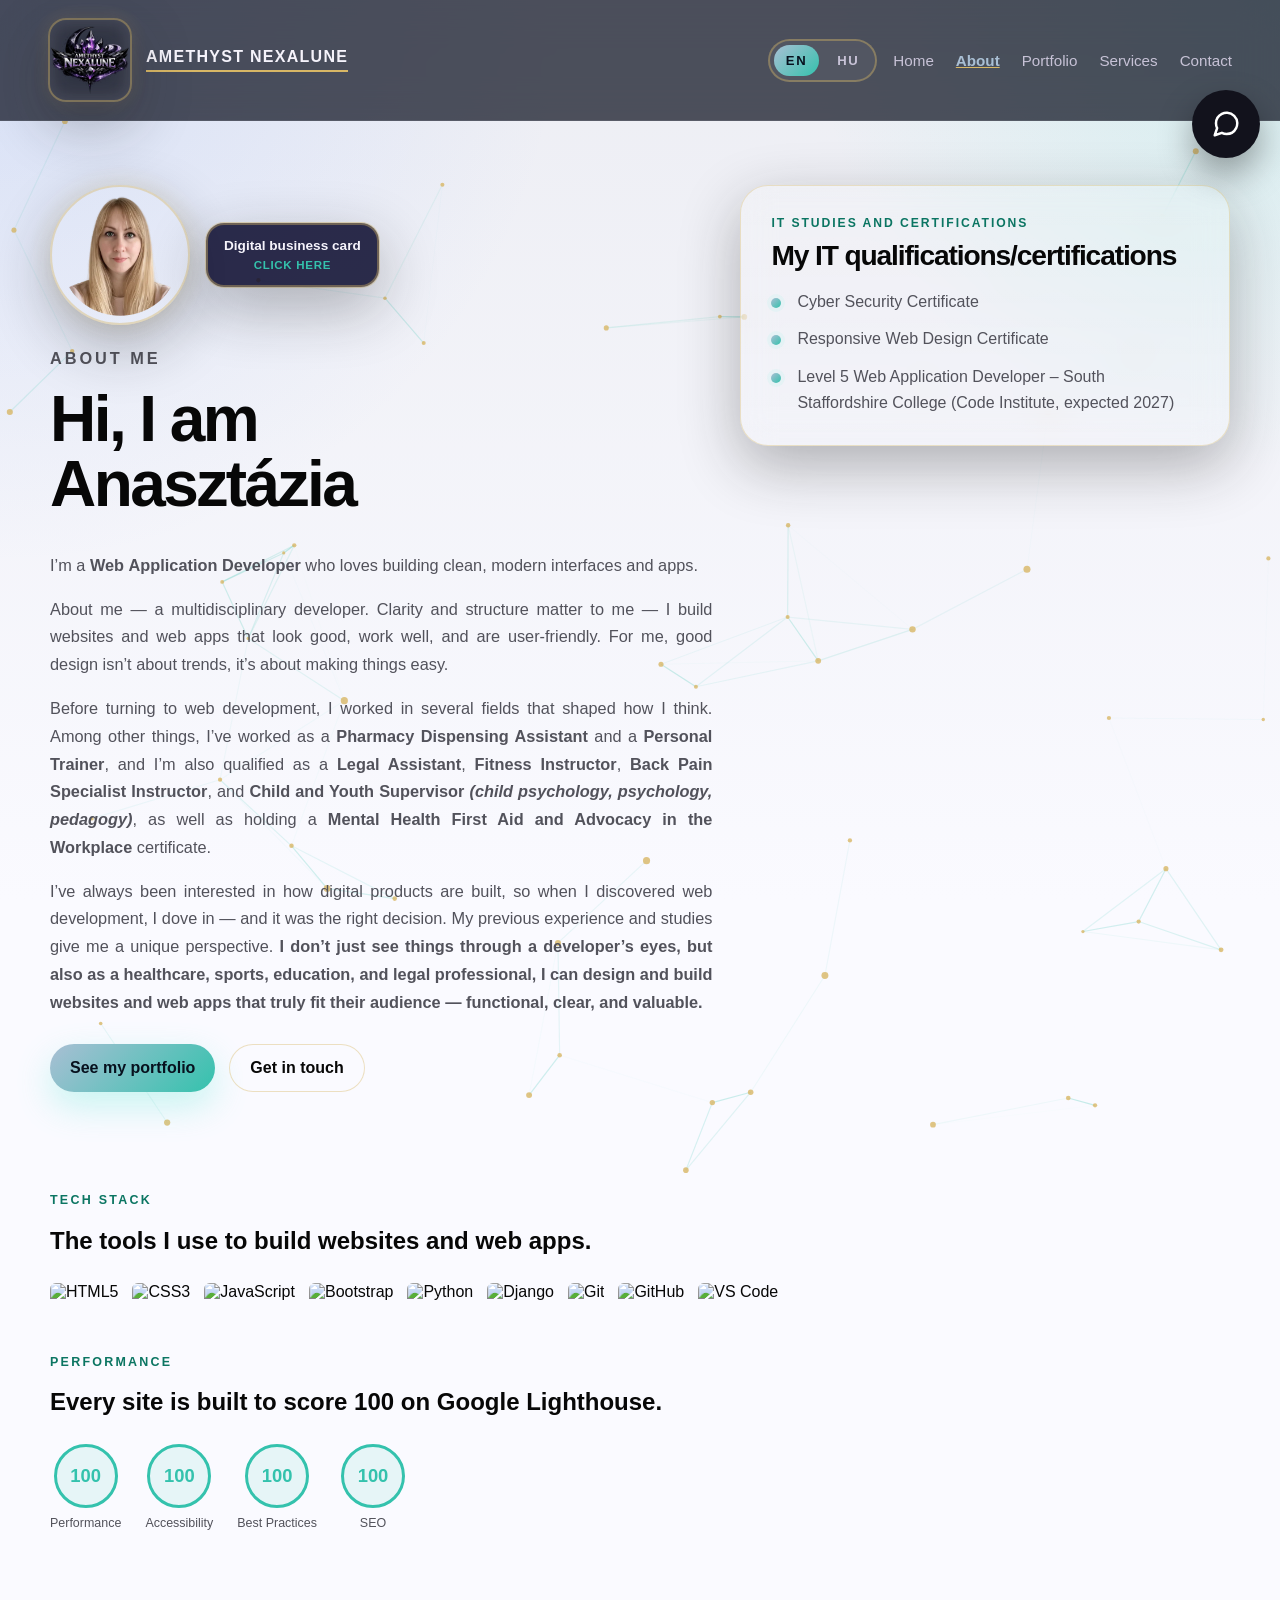
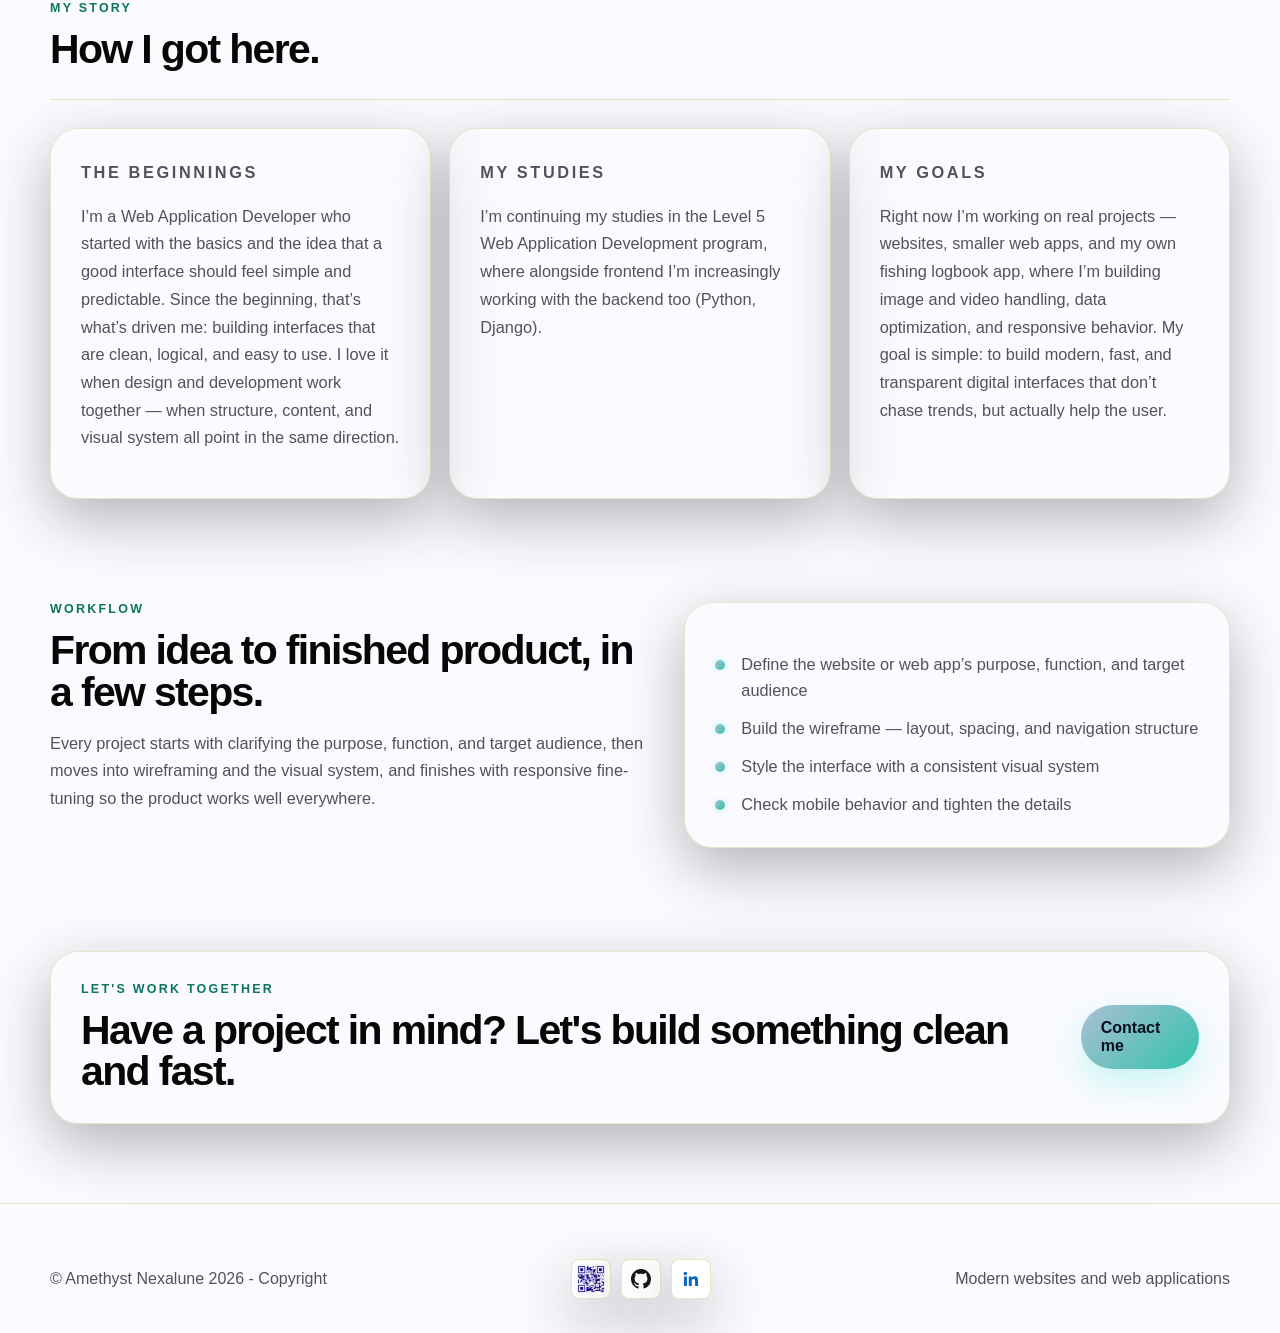
==== commit 17217130: "Refactor code structure for improved readability and maintainability" ====
--- a/about.html
+++ b/about.html
@@ -20,6 +20,13 @@
 		<meta property="og:url" content="https://www.amethyst-nexalune.co.uk/about.html">
 		<meta property="og:title" content="Amethyst Nexalune | About / Rólam" data-i18n-content="about_title">
 		<meta property="og:description" content="Meet Anasztázia, a Web Application Developer crafting clean, modern interfaces and apps, backed by a background in healthcare, sports, and law." data-i18n-content="about_description">
+		<meta property="og:image" content="https://www.amethyst-nexalune.co.uk/assets/images/og-image.png">
+		<meta property="og:image:width" content="630">
+		<meta property="og:image:height" content="630">
+		<meta name="twitter:card" content="summary_large_image">
+		<meta name="twitter:title" content="Amethyst Nexalune | About / Rólam" data-i18n-content="about_title">
+		<meta name="twitter:description" content="Meet Anasztázia, a Web Application Developer crafting clean, modern interfaces and apps, backed by a background in healthcare, sports, and law." data-i18n-content="about_description">
+		<meta name="twitter:image" content="https://www.amethyst-nexalune.co.uk/assets/images/og-image.png">
 		<link rel="icon" href="assets/images/favicon.ico" sizes="any">
 		<link rel="icon" type="image/png" sizes="32x32" href="assets/images/favicon-32x32.png">
 		<link rel="icon" type="image/png" sizes="16x16" href="assets/images/favicon-16x16.png">
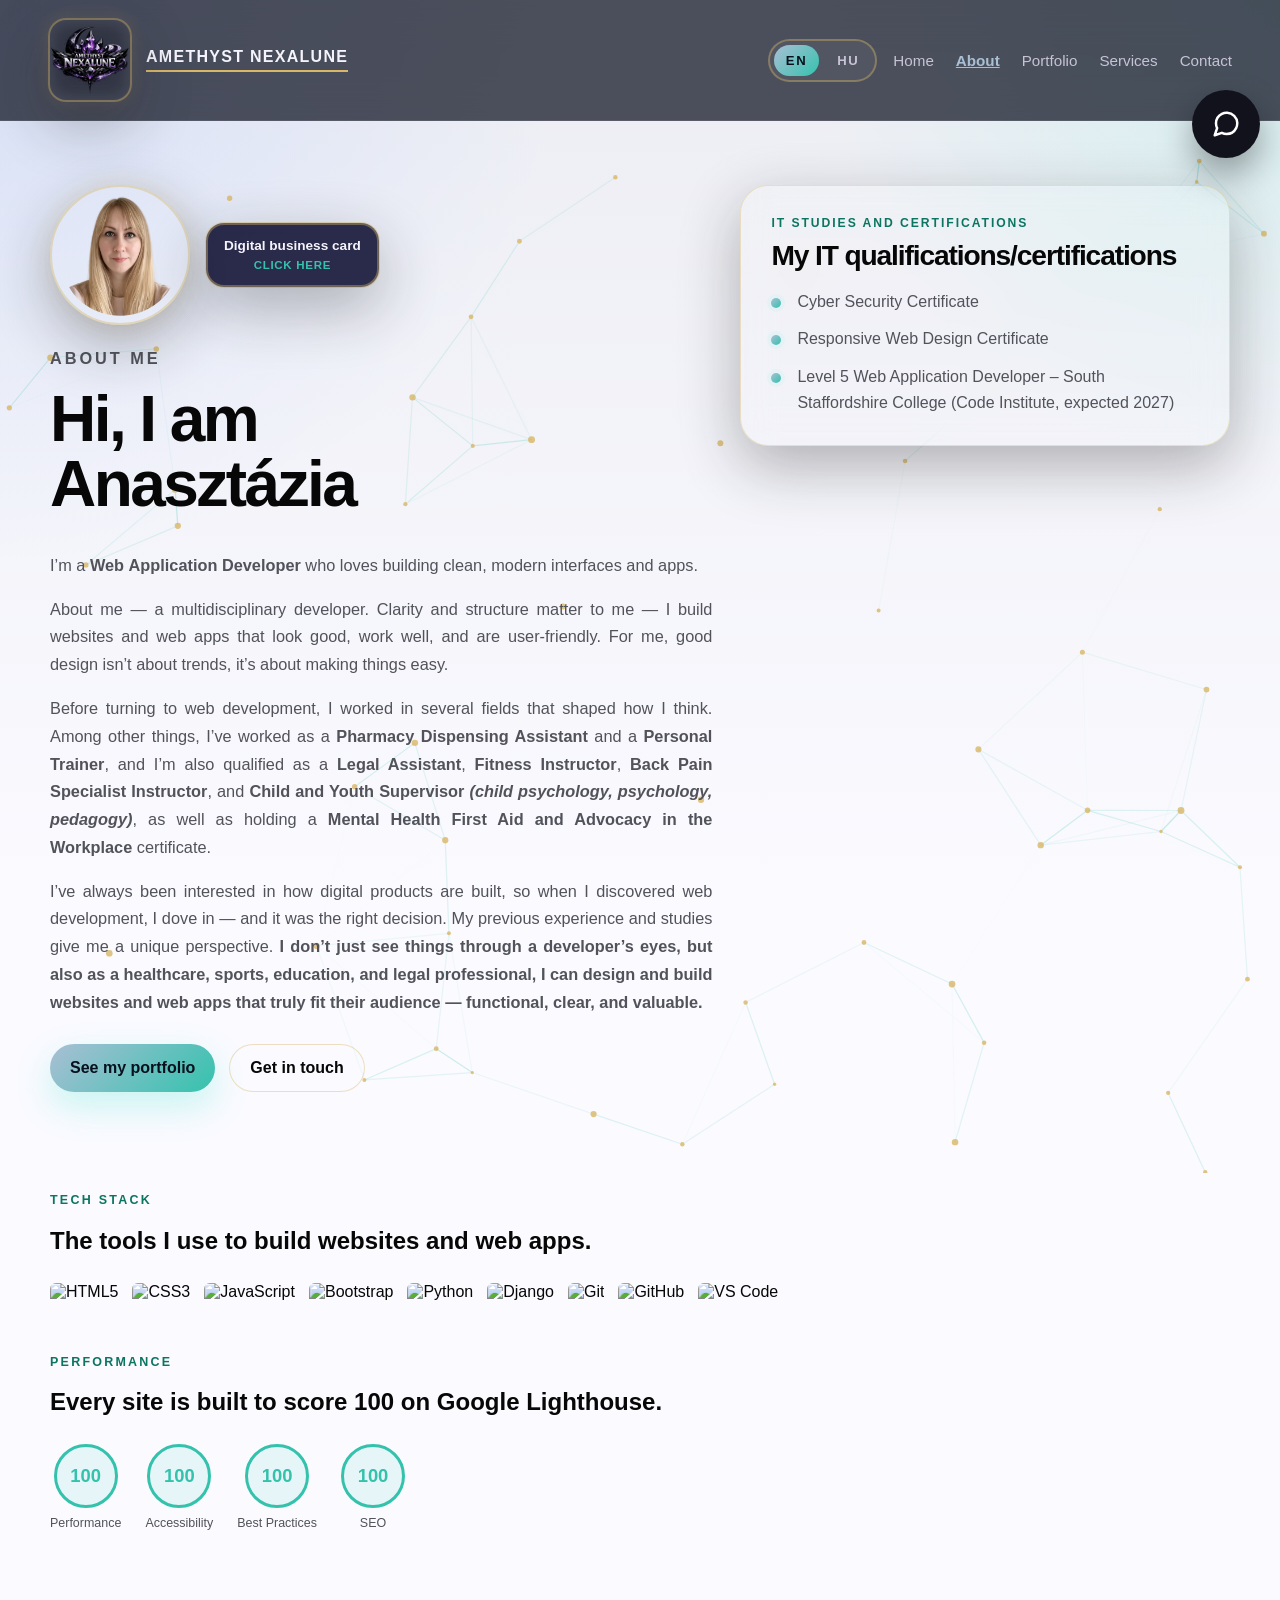
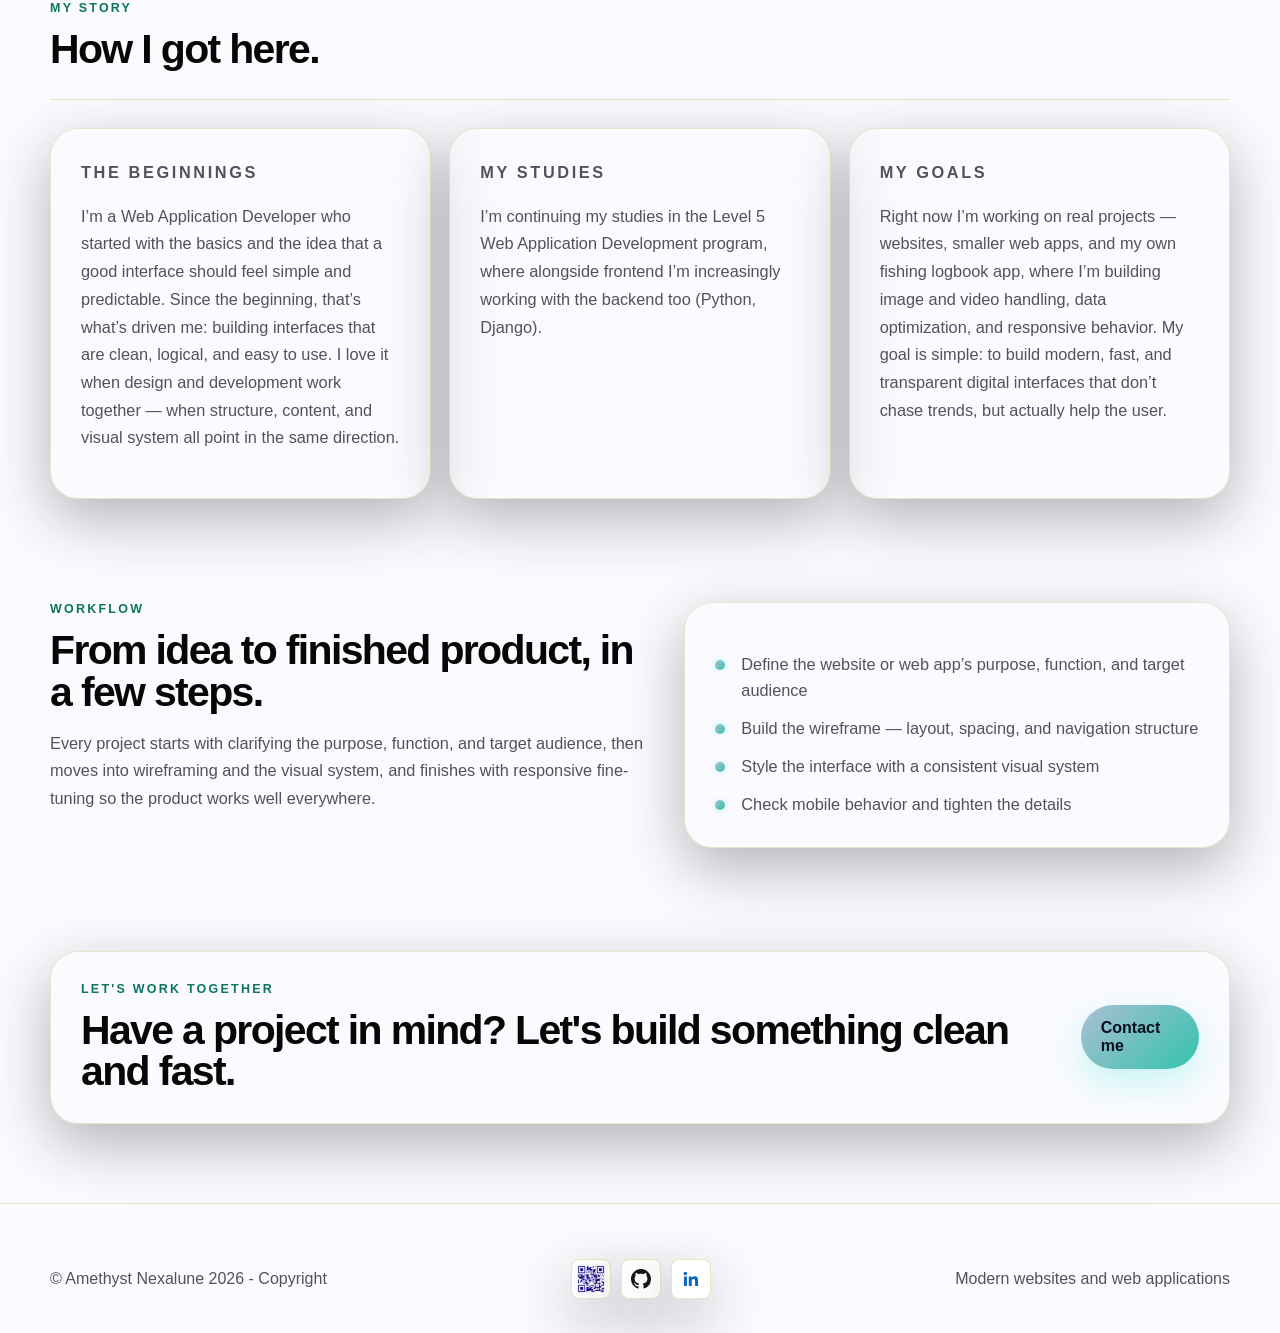
==== commit 25778ab0: "Replace back-to-top button text with SVG icon for improved visual appeal" ====
--- a/about.html
+++ b/about.html
@@ -198,7 +198,7 @@
 				</div>
 			</section>
 		</main>
-		 <button id="backToTopBtn" aria-label="Back to top" data-i18n-aria-label="back_to_top"><span class="sr-only" data-i18n="back_to_top">Back to top</span></button>
+		 <button id="backToTopBtn" aria-label="Back to top" data-i18n-aria-label="back_to_top"><svg viewBox="0 0 24 24" fill="none" stroke="currentColor" stroke-width="3" stroke-linecap="round" stroke-linejoin="round" aria-hidden="true"><path d="M12 19V5M5 12l7-7 7 7"/></svg><span class="sr-only" data-i18n="back_to_top">Back to top</span></button>
 		<hr>
 
 		<footer class="footer">
